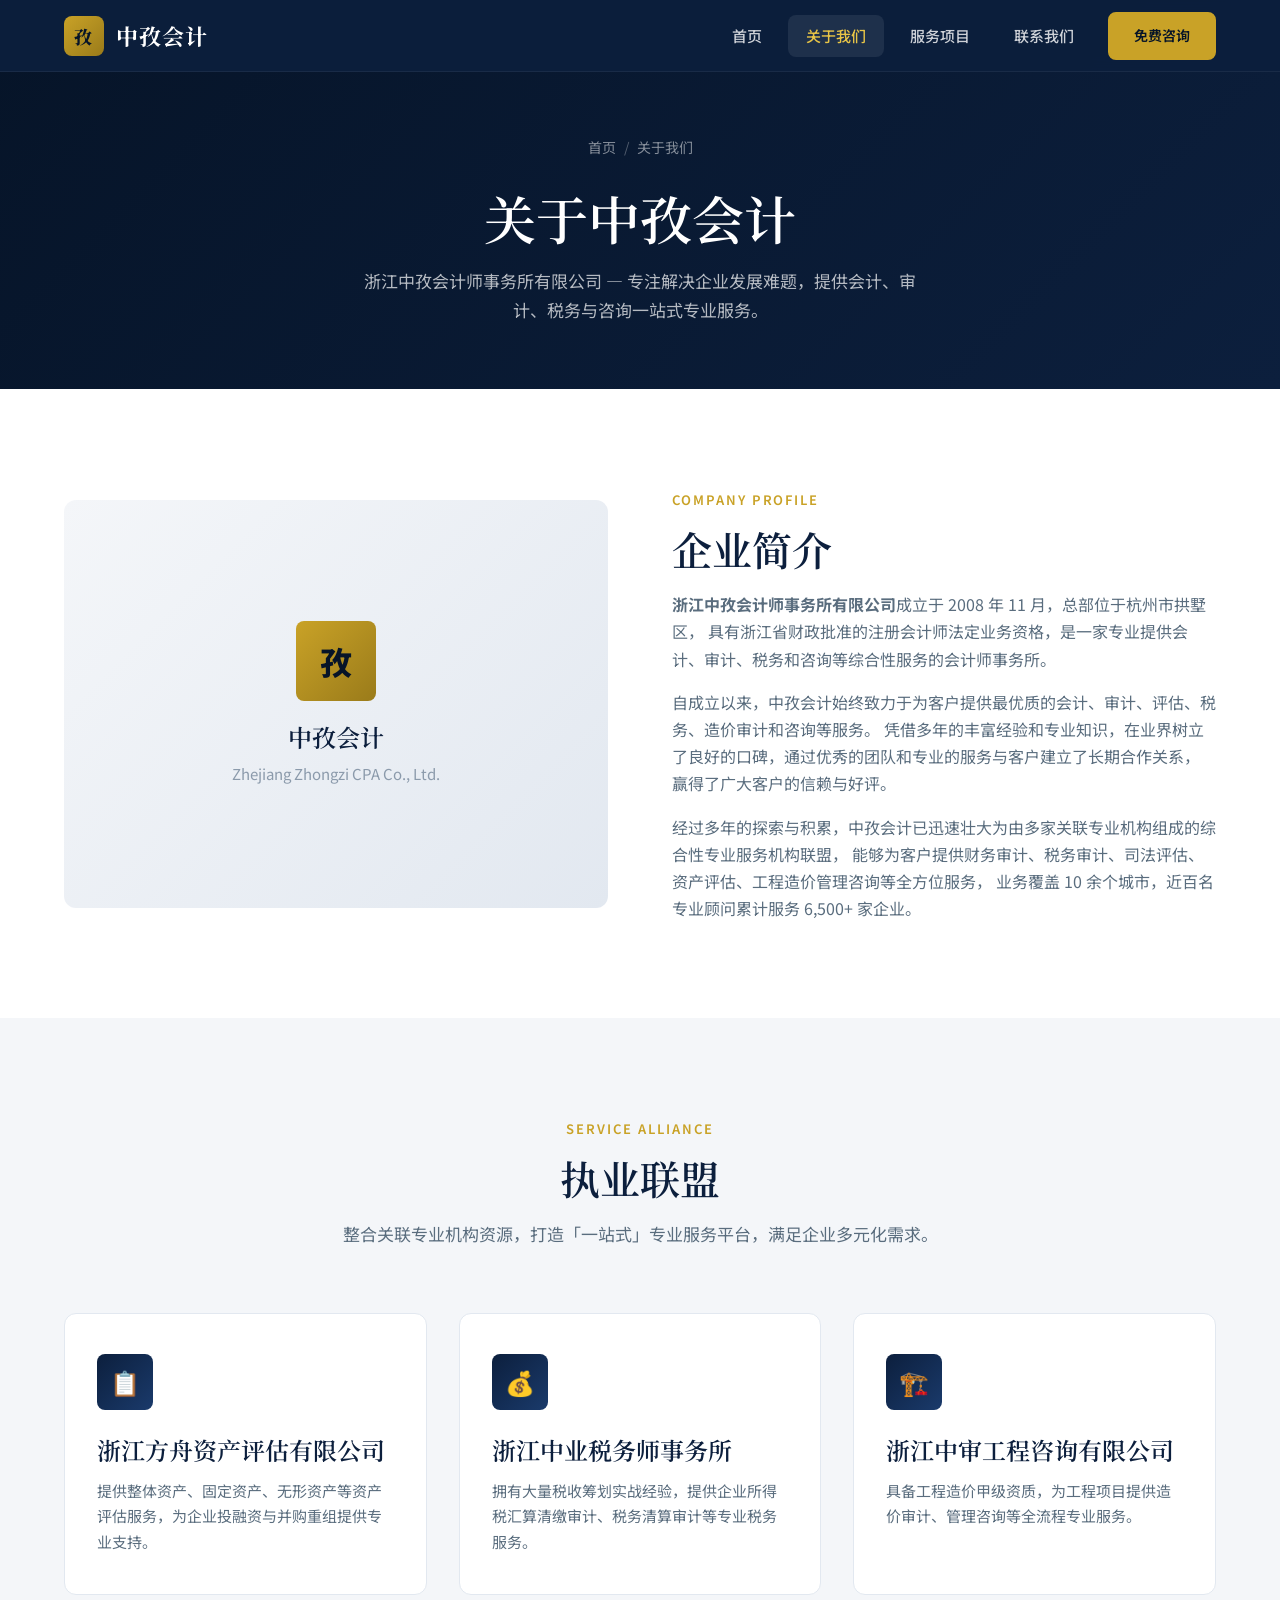
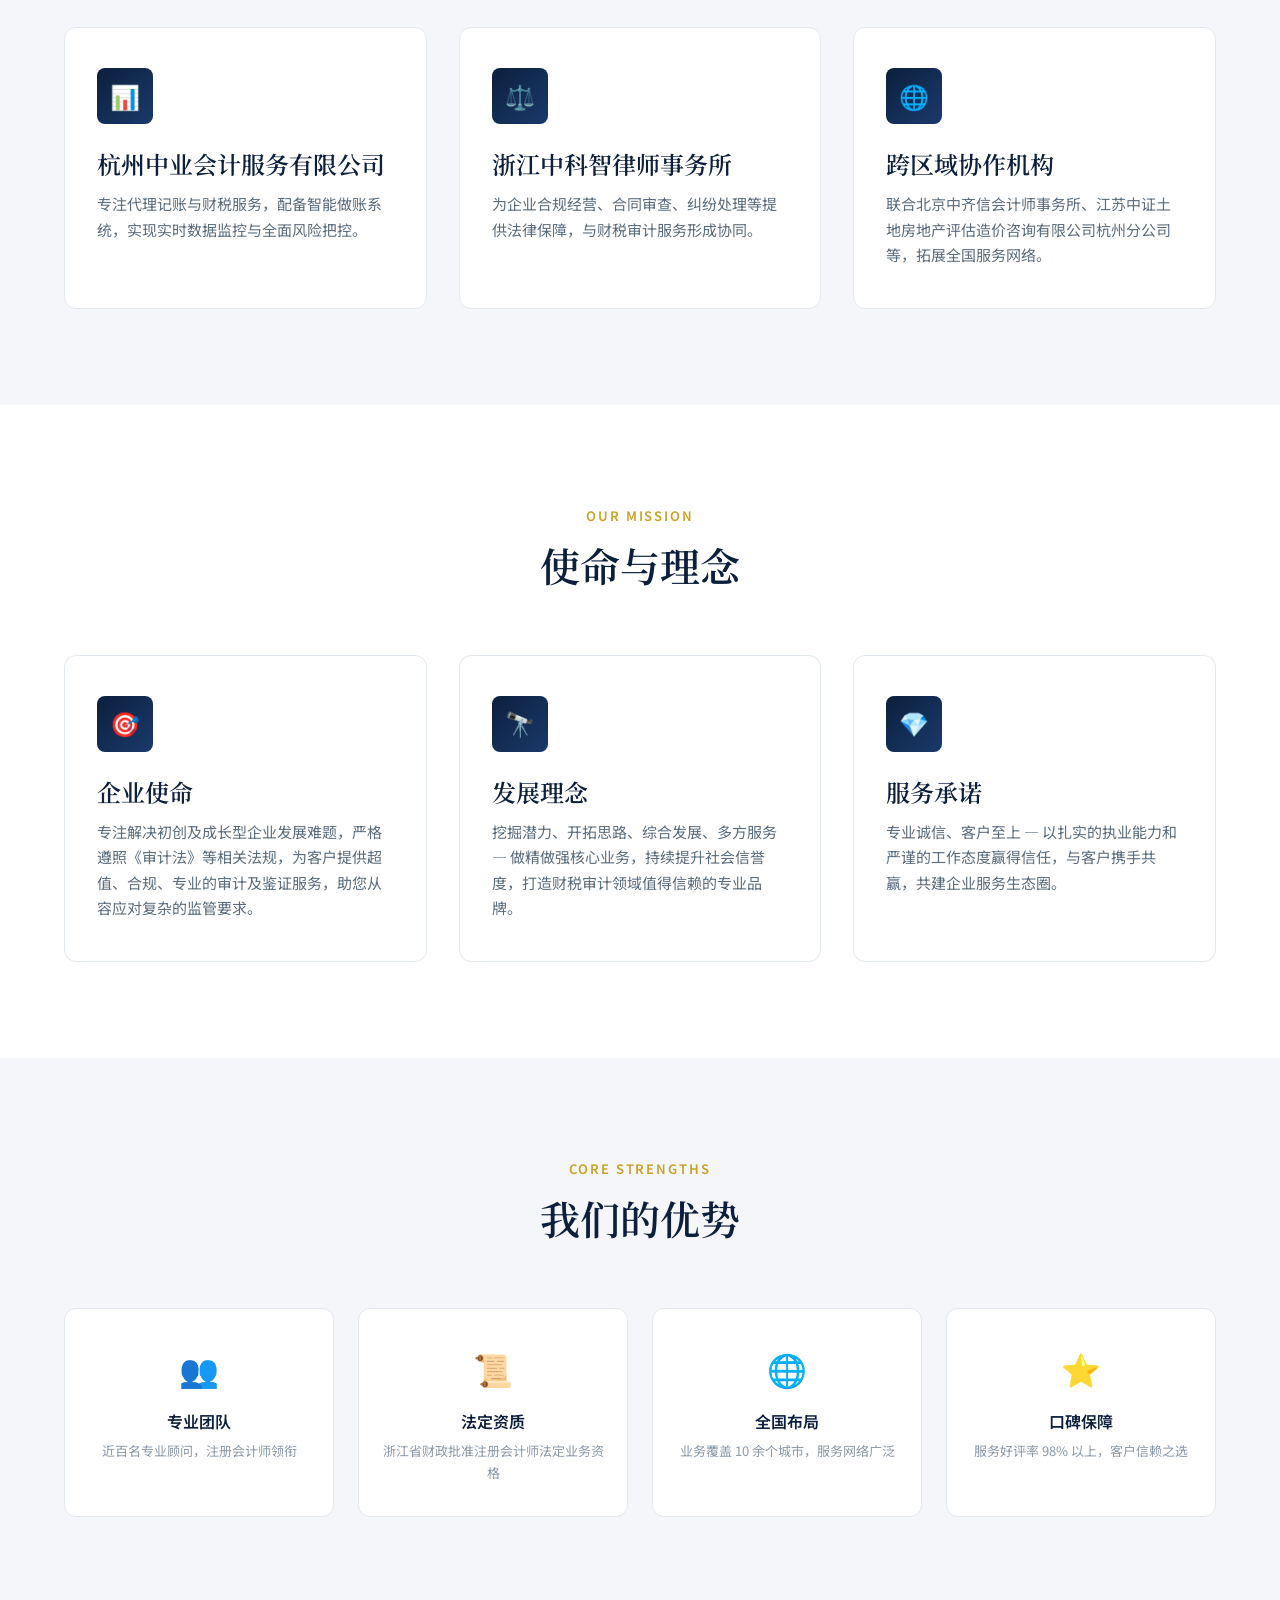
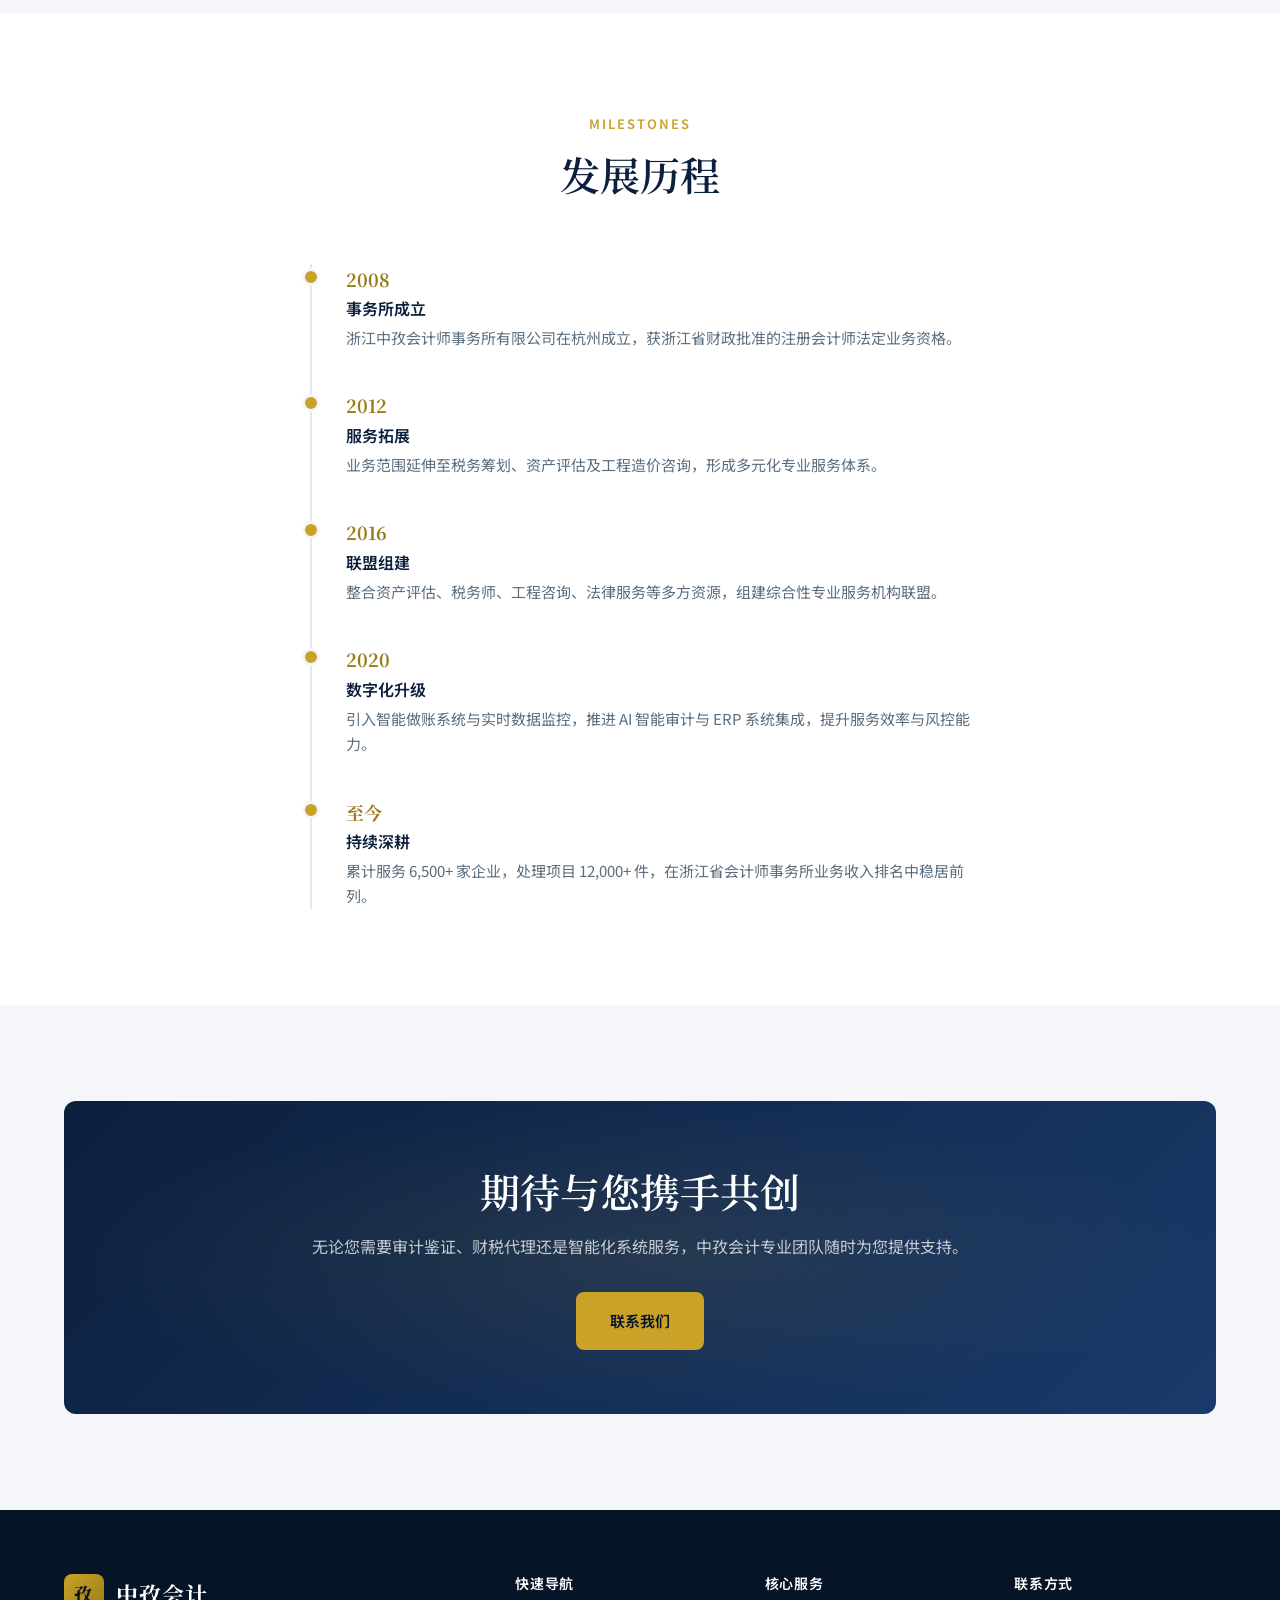
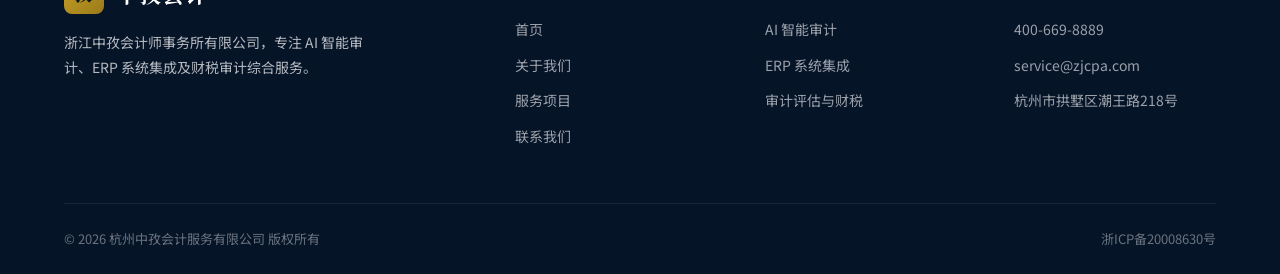
==== about.html @ 868f0404 "Initial commit: zhixin-website corporate site" ====
<!DOCTYPE html>
<html lang="zh-CN">
<head>
  <meta charset="UTF-8">
  <meta name="viewport" content="width=device-width, initial-scale=1.0">
  <meta name="description" content="了解浙江中孜会计师事务所有限公司的发展历程、专业资质与服务优势，专注会计、审计、税务及咨询综合服务。">
  <title>关于我们 — 中孜会计</title>
  <link rel="preconnect" href="https://fonts.googleapis.com">
  <link rel="preconnect" href="https://fonts.gstatic.com" crossorigin>
  <link href="https://fonts.googleapis.com/css2?family=Noto+Sans+SC:wght@400;500;600;700&family=Noto+Serif+SC:wght@600;700&display=swap" rel="stylesheet">
  <link rel="stylesheet" href="css/style.css">
</head>
<body>

  <header class="header">
    <div class="container header-inner">
      <a href="index.html" class="logo">
        <span class="logo-icon">孜</span>
        中孜会计
      </a>
      <button class="menu-toggle" aria-label="打开菜单">
        <span></span><span></span><span></span>
      </button>
      <nav class="nav">
        <a href="index.html" class="nav-link">首页</a>
        <a href="about.html" class="nav-link active">关于我们</a>
        <a href="services.html" class="nav-link">服务项目</a>
        <a href="contact.html" class="nav-link">联系我们</a>
        <div class="nav-cta">
          <a href="contact.html" class="btn btn-primary">免费咨询</a>
        </div>
      </nav>
    </div>
  </header>

  <section class="page-hero">
    <div class="container">
      <div class="breadcrumb">
        <a href="index.html">首页</a>
        <span class="sep">/</span>
        <span>关于我们</span>
      </div>
      <h1>关于中孜会计</h1>
      <p>浙江中孜会计师事务所有限公司 — 专注解决企业发展难题，提供会计、审计、税务与咨询一站式专业服务。</p>
    </div>
  </section>

  <section class="section">
    <div class="container">
      <div class="about-intro fade-in">
        <div class="about-image">
          <div class="about-image-inner">
            <div class="logo-icon">孜</div>
            <h3>中孜会计</h3>
            <p>Zhejiang Zhongzi CPA Co., Ltd.</p>
          </div>
        </div>
        <div>
          <span class="section-label">Company Profile</span>
          <h2 class="section-title">企业简介</h2>
          <p style="color: var(--color-text-light); margin-bottom: 16px;">
            <strong>浙江中孜会计师事务所有限公司</strong>成立于 2008 年 11 月，总部位于杭州市拱墅区，
            具有浙江省财政批准的注册会计师法定业务资格，是一家专业提供会计、审计、税务和咨询等综合性服务的会计师事务所。
          </p>
          <p style="color: var(--color-text-light); margin-bottom: 16px;">
            自成立以来，中孜会计始终致力于为客户提供最优质的会计、审计、评估、税务、造价审计和咨询等服务。
            凭借多年的丰富经验和专业知识，在业界树立了良好的口碑，通过优秀的团队和专业的服务与客户建立了长期合作关系，
            赢得了广大客户的信赖与好评。
          </p>
          <p style="color: var(--color-text-light);">
            经过多年的探索与积累，中孜会计已迅速壮大为由多家关联专业机构组成的综合性专业服务机构联盟，
            能够为客户提供财务审计、税务审计、司法评估、资产评估、工程造价管理咨询等全方位服务，
            业务覆盖 10 余个城市，近百名专业顾问累计服务 6,500+ 家企业。
          </p>
        </div>
      </div>
    </div>
  </section>

  <section class="section section-alt">
    <div class="container">
      <div class="section-header fade-in">
        <span class="section-label">Service Alliance</span>
        <h2 class="section-title">执业联盟</h2>
        <p class="section-desc">整合关联专业机构资源，打造「一站式」专业服务平台，满足企业多元化需求。</p>
      </div>
      <div class="card-grid fade-in">
        <div class="card">
          <div class="card-icon">📋</div>
          <h3>浙江方舟资产评估有限公司</h3>
          <p>提供整体资产、固定资产、无形资产等资产评估服务，为企业投融资与并购重组提供专业支持。</p>
        </div>
        <div class="card">
          <div class="card-icon">💰</div>
          <h3>浙江中业税务师事务所</h3>
          <p>拥有大量税收筹划实战经验，提供企业所得税汇算清缴审计、税务清算审计等专业税务服务。</p>
        </div>
        <div class="card">
          <div class="card-icon">🏗️</div>
          <h3>浙江中审工程咨询有限公司</h3>
          <p>具备工程造价甲级资质，为工程项目提供造价审计、管理咨询等全流程专业服务。</p>
        </div>
        <div class="card">
          <div class="card-icon">📊</div>
          <h3>杭州中业会计服务有限公司</h3>
          <p>专注代理记账与财税服务，配备智能做账系统，实现实时数据监控与全面风险把控。</p>
        </div>
        <div class="card">
          <div class="card-icon">⚖️</div>
          <h3>浙江中科智律师事务所</h3>
          <p>为企业合规经营、合同审查、纠纷处理等提供法律保障，与财税审计服务形成协同。</p>
        </div>
        <div class="card">
          <div class="card-icon">🌐</div>
          <h3>跨区域协作机构</h3>
          <p>联合北京中齐信会计师事务所、江苏中证土地房地产评估造价咨询有限公司杭州分公司等，拓展全国服务网络。</p>
        </div>
      </div>
    </div>
  </section>

  <section class="section">
    <div class="container">
      <div class="section-header fade-in">
        <span class="section-label">Our Mission</span>
        <h2 class="section-title">使命与理念</h2>
      </div>
      <div class="card-grid fade-in">
        <div class="card">
          <div class="card-icon">🎯</div>
          <h3>企业使命</h3>
          <p>专注解决初创及成长型企业发展难题，严格遵照《审计法》等相关法规，为客户提供超值、合规、专业的审计及鉴证服务，助您从容应对复杂的监管要求。</p>
        </div>
        <div class="card">
          <div class="card-icon">🔭</div>
          <h3>发展理念</h3>
          <p>挖掘潜力、开拓思路、综合发展、多方服务 — 做精做强核心业务，持续提升社会信誉度，打造财税审计领域值得信赖的专业品牌。</p>
        </div>
        <div class="card">
          <div class="card-icon">💎</div>
          <h3>服务承诺</h3>
          <p>专业诚信、客户至上 — 以扎实的执业能力和严谨的工作态度赢得信任，与客户携手共赢，共建企业服务生态圈。</p>
        </div>
      </div>
    </div>
  </section>

  <section class="section section-alt">
    <div class="container">
      <div class="section-header fade-in">
        <span class="section-label">Core Strengths</span>
        <h2 class="section-title">我们的优势</h2>
      </div>
      <div class="values-grid fade-in">
        <div class="value-card">
          <div class="icon">👥</div>
          <h4>专业团队</h4>
          <p>近百名专业顾问，注册会计师领衔</p>
        </div>
        <div class="value-card">
          <div class="icon">📜</div>
          <h4>法定资质</h4>
          <p>浙江省财政批准注册会计师法定业务资格</p>
        </div>
        <div class="value-card">
          <div class="icon">🌐</div>
          <h4>全国布局</h4>
          <p>业务覆盖 10 余个城市，服务网络广泛</p>
        </div>
        <div class="value-card">
          <div class="icon">⭐</div>
          <h4>口碑保障</h4>
          <p>服务好评率 98% 以上，客户信赖之选</p>
        </div>
      </div>
    </div>
  </section>

  <section class="section">
    <div class="container">
      <div class="section-header fade-in">
        <span class="section-label">Milestones</span>
        <h2 class="section-title">发展历程</h2>
      </div>
      <div class="timeline fade-in">
        <div class="timeline-item">
          <div class="timeline-dot"></div>
          <div class="timeline-year">2008</div>
          <h4>事务所成立</h4>
          <p>浙江中孜会计师事务所有限公司在杭州成立，获浙江省财政批准的注册会计师法定业务资格。</p>
        </div>
        <div class="timeline-item">
          <div class="timeline-dot"></div>
          <div class="timeline-year">2012</div>
          <h4>服务拓展</h4>
          <p>业务范围延伸至税务筹划、资产评估及工程造价咨询，形成多元化专业服务体系。</p>
        </div>
        <div class="timeline-item">
          <div class="timeline-dot"></div>
          <div class="timeline-year">2016</div>
          <h4>联盟组建</h4>
          <p>整合资产评估、税务师、工程咨询、法律服务等多方资源，组建综合性专业服务机构联盟。</p>
        </div>
        <div class="timeline-item">
          <div class="timeline-dot"></div>
          <div class="timeline-year">2020</div>
          <h4>数字化升级</h4>
          <p>引入智能做账系统与实时数据监控，推进 AI 智能审计与 ERP 系统集成，提升服务效率与风控能力。</p>
        </div>
        <div class="timeline-item">
          <div class="timeline-dot"></div>
          <div class="timeline-year">至今</div>
          <h4>持续深耕</h4>
          <p>累计服务 6,500+ 家企业，处理项目 12,000+ 件，在浙江省会计师事务所业务收入排名中稳居前列。</p>
        </div>
      </div>
    </div>
  </section>

  <section class="section section-alt">
    <div class="container">
      <div class="cta-banner fade-in">
        <h2>期待与您携手共创</h2>
        <p>无论您需要审计鉴证、财税代理还是智能化系统服务，中孜会计专业团队随时为您提供支持。</p>
        <a href="contact.html" class="btn btn-primary">联系我们</a>
      </div>
    </div>
  </section>

  <footer class="footer">
    <div class="container">
      <div class="footer-grid">
        <div class="footer-brand">
          <a href="index.html" class="logo">
            <span class="logo-icon">孜</span>
            中孜会计
          </a>
          <p>浙江中孜会计师事务所有限公司，专注 AI 智能审计、ERP 系统集成及财税审计综合服务。</p>
        </div>
        <div class="footer-col">
          <h4>快速导航</h4>
          <a href="index.html">首页</a>
          <a href="about.html">关于我们</a>
          <a href="services.html">服务项目</a>
          <a href="contact.html">联系我们</a>
        </div>
        <div class="footer-col">
          <h4>核心服务</h4>
          <a href="services.html#ai-audit">AI 智能审计</a>
          <a href="services.html#erp">ERP 系统集成</a>
          <a href="services.html">审计评估与财税</a>
        </div>
        <div class="footer-col">
          <h4>联系方式</h4>
          <a href="tel:400-669-8889">400-669-8889</a>
          <a href="mailto:service@zjcpa.com">service@zjcpa.com</a>
          <a href="contact.html">杭州市拱墅区潮王路218号</a>
        </div>
      </div>
      <div class="footer-bottom">
        <span>&copy; 2026 杭州中孜会计服务有限公司 版权所有</span>
        <span>浙ICP备20008630号</span>
      </div>
    </div>
  </footer>

  <script src="js/main.js"></script>
</body>
</html>
---- css/style.css ----
/* ============================================
   中孜会计 — 企业官网样式
   专业 · 稳重 · 大气
   ============================================ */

:root {
  --color-primary: #0c1f3d;
  --color-primary-light: #1a3a6b;
  --color-primary-dark: #061428;
  --color-accent: #c9a227;
  --color-accent-light: #e8c547;
  --color-accent-dark: #9a7b1a;
  --color-text: #2c3e50;
  --color-text-light: #5a6d7e;
  --color-text-muted: #8b9aab;
  --color-bg: #ffffff;
  --color-bg-alt: #f4f6f9;
  --color-bg-dark: #0c1f3d;
  --color-border: #e2e8f0;
  --font-sans: "Noto Sans SC", "PingFang SC", "Microsoft YaHei", sans-serif;
  --font-serif: "Noto Serif SC", "Songti SC", serif;
  --shadow-sm: 0 1px 3px rgba(12, 31, 61, 0.08);
  --shadow-md: 0 4px 20px rgba(12, 31, 61, 0.12);
  --shadow-lg: 0 10px 40px rgba(12, 31, 61, 0.18);
  --radius: 8px;
  --radius-lg: 12px;
  --transition: 0.3s cubic-bezier(0.4, 0, 0.2, 1);
  --header-height: 72px;
  --container-max: 1200px;
}

*, *::before, *::after {
  box-sizing: border-box;
  margin: 0;
  padding: 0;
}

html {
  scroll-behavior: smooth;
  font-size: 16px;
}

body {
  font-family: var(--font-sans);
  color: var(--color-text);
  background: var(--color-bg);
  line-height: 1.7;
  -webkit-font-smoothing: antialiased;
}

img {
  max-width: 100%;
  height: auto;
  display: block;
}

a {
  color: inherit;
  text-decoration: none;
  transition: color var(--transition);
}

ul, ol {
  list-style: none;
}

.container {
  width: 100%;
  max-width: var(--container-max);
  margin: 0 auto;
  padding: 0 24px;
}

/* ---- Typography ---- */
h1, h2, h3, h4 {
  font-family: var(--font-serif);
  font-weight: 600;
  line-height: 1.3;
  color: var(--color-primary);
}

h1 { font-size: clamp(2rem, 5vw, 3.25rem); }
h2 { font-size: clamp(1.75rem, 4vw, 2.5rem); }
h3 { font-size: clamp(1.25rem, 2.5vw, 1.5rem); }

.section-label {
  display: inline-block;
  font-size: 0.8125rem;
  font-weight: 600;
  letter-spacing: 0.15em;
  text-transform: uppercase;
  color: var(--color-accent);
  margin-bottom: 12px;
}

.section-title {
  margin-bottom: 16px;
}

.section-desc {
  font-size: 1.0625rem;
  color: var(--color-text-light);
  max-width: 640px;
}

/* ---- Buttons ---- */
.btn {
  display: inline-flex;
  align-items: center;
  justify-content: center;
  gap: 8px;
  padding: 14px 32px;
  font-size: 0.9375rem;
  font-weight: 600;
  border-radius: var(--radius);
  border: 2px solid transparent;
  cursor: pointer;
  transition: all var(--transition);
  white-space: nowrap;
}

.btn-primary {
  background: var(--color-accent);
  color: var(--color-primary-dark);
  border-color: var(--color-accent);
}

.btn-primary:hover {
  background: var(--color-accent-light);
  border-color: var(--color-accent-light);
  transform: translateY(-2px);
  box-shadow: var(--shadow-md);
}

.btn-outline {
  background: transparent;
  color: #fff;
  border-color: rgba(255, 255, 255, 0.6);
}

.btn-outline:hover {
  background: rgba(255, 255, 255, 0.1);
  border-color: #fff;
}

.btn-dark {
  background: var(--color-primary);
  color: #fff;
  border-color: var(--color-primary);
}

.btn-dark:hover {
  background: var(--color-primary-light);
  border-color: var(--color-primary-light);
  transform: translateY(-2px);
  box-shadow: var(--shadow-md);
}

/* ---- Header ---- */
.header {
  position: fixed;
  top: 0;
  left: 0;
  right: 0;
  z-index: 1000;
  height: var(--header-height);
  background: rgba(12, 31, 61, 0.95);
  backdrop-filter: blur(12px);
  -webkit-backdrop-filter: blur(12px);
  border-bottom: 1px solid rgba(255, 255, 255, 0.06);
  transition: background var(--transition), box-shadow var(--transition);
}

.header.scrolled {
  background: rgba(6, 20, 40, 0.98);
  box-shadow: var(--shadow-md);
}

.header-inner {
  display: flex;
  align-items: center;
  justify-content: space-between;
  height: var(--header-height);
}

.logo {
  display: flex;
  align-items: center;
  gap: 12px;
  color: #fff;
  font-family: var(--font-serif);
  font-size: 1.375rem;
  font-weight: 700;
  letter-spacing: 0.05em;
}

.logo-icon {
  width: 40px;
  height: 40px;
  background: linear-gradient(135deg, var(--color-accent), var(--color-accent-dark));
  border-radius: var(--radius);
  display: flex;
  align-items: center;
  justify-content: center;
  font-size: 1.125rem;
  font-weight: 800;
  color: var(--color-primary-dark);
}

.nav {
  display: flex;
  align-items: center;
  gap: 8px;
}

.nav-link {
  padding: 8px 18px;
  font-size: 0.9375rem;
  font-weight: 500;
  color: rgba(255, 255, 255, 0.8);
  border-radius: var(--radius);
  transition: all var(--transition);
}

.nav-link:hover,
.nav-link.active {
  color: #fff;
  background: rgba(255, 255, 255, 0.08);
}

.nav-link.active {
  color: var(--color-accent-light);
}

.nav-cta {
  margin-left: 8px;
}

.nav-cta .btn {
  padding: 10px 24px;
  font-size: 0.875rem;
}

.menu-toggle {
  display: none;
  flex-direction: column;
  justify-content: center;
  gap: 5px;
  width: 40px;
  height: 40px;
  background: none;
  border: none;
  cursor: pointer;
  padding: 8px;
}

.menu-toggle span {
  display: block;
  width: 100%;
  height: 2px;
  background: #fff;
  border-radius: 2px;
  transition: all var(--transition);
}

.menu-toggle.active span:nth-child(1) {
  transform: rotate(45deg) translate(5px, 5px);
}

.menu-toggle.active span:nth-child(2) {
  opacity: 0;
}

.menu-toggle.active span:nth-child(3) {
  transform: rotate(-45deg) translate(5px, -5px);
}

/* ---- Hero ---- */
.hero {
  position: relative;
  min-height: 100vh;
  display: flex;
  align-items: center;
  background: linear-gradient(135deg, var(--color-primary-dark) 0%, var(--color-primary) 50%, var(--color-primary-light) 100%);
  overflow: hidden;
  padding-top: var(--header-height);
}

.hero::before {
  content: "";
  position: absolute;
  inset: 0;
  background:
    radial-gradient(ellipse at 20% 50%, rgba(201, 162, 39, 0.08) 0%, transparent 50%),
    radial-gradient(ellipse at 80% 20%, rgba(255, 255, 255, 0.04) 0%, transparent 40%);
  pointer-events: none;
}

.hero-grid {
  position: absolute;
  inset: 0;
  background-image:
    linear-gradient(rgba(255, 255, 255, 0.03) 1px, transparent 1px),
    linear-gradient(90deg, rgba(255, 255, 255, 0.03) 1px, transparent 1px);
  background-size: 60px 60px;
  mask-image: linear-gradient(to bottom, black 30%, transparent 100%);
  -webkit-mask-image: linear-gradient(to bottom, black 30%, transparent 100%);
}

.hero-content {
  position: relative;
  z-index: 1;
  max-width: 720px;
  padding: 80px 0;
}

.hero-badge {
  display: inline-flex;
  align-items: center;
  gap: 8px;
  padding: 8px 16px;
  background: rgba(201, 162, 39, 0.15);
  border: 1px solid rgba(201, 162, 39, 0.3);
  border-radius: 100px;
  font-size: 0.8125rem;
  font-weight: 500;
  color: var(--color-accent-light);
  margin-bottom: 28px;
}

.hero-badge::before {
  content: "";
  width: 6px;
  height: 6px;
  background: var(--color-accent);
  border-radius: 50%;
  animation: pulse 2s infinite;
}

@keyframes pulse {
  0%, 100% { opacity: 1; }
  50% { opacity: 0.4; }
}

.hero h1 {
  color: #fff;
  margin-bottom: 24px;
}

.hero h1 span {
  color: var(--color-accent-light);
}

.hero-desc {
  font-size: clamp(1rem, 2vw, 1.1875rem);
  color: rgba(255, 255, 255, 0.75);
  margin-bottom: 40px;
  line-height: 1.8;
}

.hero-actions {
  display: flex;
  flex-wrap: wrap;
  gap: 16px;
}

.hero-stats {
  position: relative;
  z-index: 1;
  display: grid;
  grid-template-columns: repeat(3, 1fr);
  gap: 32px;
  margin-top: 80px;
  padding-top: 40px;
  border-top: 1px solid rgba(255, 255, 255, 0.1);
}

.stat-item strong {
  display: block;
  font-family: var(--font-serif);
  font-size: 2rem;
  font-weight: 700;
  color: var(--color-accent-light);
  margin-bottom: 4px;
}

.stat-item span {
  font-size: 0.875rem;
  color: rgba(255, 255, 255, 0.6);
}

/* ---- Page Hero (inner pages) ---- */
.page-hero {
  background: linear-gradient(135deg, var(--color-primary-dark), var(--color-primary));
  padding: calc(var(--header-height) + 64px) 0 64px;
  text-align: center;
}

.page-hero h1 {
  color: #fff;
  margin-bottom: 16px;
}

.page-hero p {
  color: rgba(255, 255, 255, 0.7);
  font-size: 1.0625rem;
  max-width: 560px;
  margin: 0 auto;
}

.breadcrumb {
  display: flex;
  align-items: center;
  justify-content: center;
  gap: 8px;
  margin-bottom: 24px;
  font-size: 0.875rem;
  color: rgba(255, 255, 255, 0.5);
}

.breadcrumb a:hover {
  color: var(--color-accent-light);
}

.breadcrumb .sep {
  color: rgba(255, 255, 255, 0.3);
}

/* ---- Sections ---- */
.section {
  padding: 96px 0;
}

.section-alt {
  background: var(--color-bg-alt);
}

.section-header {
  text-align: center;
  margin-bottom: 64px;
}

.section-header .section-desc {
  margin: 0 auto;
}

/* ---- Cards ---- */
.card-grid {
  display: grid;
  grid-template-columns: repeat(auto-fit, minmax(300px, 1fr));
  gap: 32px;
}

.card {
  background: var(--color-bg);
  border-radius: var(--radius-lg);
  padding: 40px 32px;
  border: 1px solid var(--color-border);
  transition: all var(--transition);
}

.card:hover {
  transform: translateY(-6px);
  box-shadow: var(--shadow-lg);
  border-color: transparent;
}

.card-icon {
  width: 56px;
  height: 56px;
  background: linear-gradient(135deg, var(--color-primary), var(--color-primary-light));
  border-radius: var(--radius);
  display: flex;
  align-items: center;
  justify-content: center;
  margin-bottom: 24px;
  font-size: 1.5rem;
}

.card h3 {
  margin-bottom: 12px;
}

.card p {
  color: var(--color-text-light);
  font-size: 0.9375rem;
}

.card-link {
  display: inline-flex;
  align-items: center;
  gap: 6px;
  margin-top: 20px;
  font-size: 0.875rem;
  font-weight: 600;
  color: var(--color-accent-dark);
}

.card-link:hover {
  color: var(--color-accent);
  gap: 10px;
}

/* ---- Feature blocks ---- */
.feature-block {
  display: grid;
  grid-template-columns: 1fr 1fr;
  gap: 64px;
  align-items: center;
}

.feature-block.reverse {
  direction: rtl;
}

.feature-block.reverse > * {
  direction: ltr;
}

.feature-visual {
  background: linear-gradient(135deg, var(--color-primary), var(--color-primary-light));
  border-radius: var(--radius-lg);
  padding: 48px;
  color: #fff;
  position: relative;
  overflow: hidden;
}

.feature-visual::after {
  content: "";
  position: absolute;
  top: -50%;
  right: -50%;
  width: 100%;
  height: 100%;
  background: radial-gradient(circle, rgba(201, 162, 39, 0.15) 0%, transparent 70%);
}

.feature-visual h3 {
  color: #fff;
  margin-bottom: 16px;
  position: relative;
  z-index: 1;
}

.feature-list {
  position: relative;
  z-index: 1;
}

.feature-list li {
  display: flex;
  align-items: flex-start;
  gap: 12px;
  padding: 12px 0;
  font-size: 0.9375rem;
  color: rgba(255, 255, 255, 0.85);
  border-bottom: 1px solid rgba(255, 255, 255, 0.08);
}

.feature-list li:last-child {
  border-bottom: none;
}

.feature-list .check {
  flex-shrink: 0;
  width: 22px;
  height: 22px;
  background: var(--color-accent);
  border-radius: 50%;
  display: flex;
  align-items: center;
  justify-content: center;
  font-size: 0.75rem;
  color: var(--color-primary-dark);
  margin-top: 2px;
}

.feature-content .section-label {
  margin-bottom: 8px;
}

.feature-content h2 {
  margin-bottom: 20px;
}

.feature-content p {
  color: var(--color-text-light);
  margin-bottom: 16px;
}

/* ---- About page ---- */
.about-intro {
  display: grid;
  grid-template-columns: 1fr 1fr;
  gap: 64px;
  align-items: center;
}

.about-image {
  background: linear-gradient(135deg, var(--color-bg-alt), var(--color-border));
  border-radius: var(--radius-lg);
  aspect-ratio: 4/3;
  display: flex;
  align-items: center;
  justify-content: center;
  position: relative;
  overflow: hidden;
}

.about-image-inner {
  text-align: center;
  padding: 40px;
}

.about-image-inner .logo-icon {
  width: 80px;
  height: 80px;
  font-size: 2rem;
  margin: 0 auto 20px;
}

.about-image-inner h3 {
  font-size: 1.5rem;
  margin-bottom: 8px;
}

.about-image-inner p {
  color: var(--color-text-muted);
  font-size: 0.9375rem;
}

.values-grid {
  display: grid;
  grid-template-columns: repeat(4, 1fr);
  gap: 24px;
}

.value-card {
  text-align: center;
  padding: 32px 20px;
  background: var(--color-bg);
  border-radius: var(--radius-lg);
  border: 1px solid var(--color-border);
  transition: all var(--transition);
}

.value-card:hover {
  border-color: var(--color-accent);
  box-shadow: var(--shadow-sm);
}

.value-card .icon {
  font-size: 2rem;
  margin-bottom: 16px;
}

.value-card h4 {
  font-family: var(--font-sans);
  font-size: 1rem;
  font-weight: 600;
  margin-bottom: 8px;
}

.value-card p {
  font-size: 0.8125rem;
  color: var(--color-text-muted);
}

.timeline {
  position: relative;
  max-width: 700px;
  margin: 0 auto;
}

.timeline::before {
  content: "";
  position: absolute;
  left: 20px;
  top: 0;
  bottom: 0;
  width: 2px;
  background: var(--color-border);
}

.timeline-item {
  position: relative;
  padding-left: 56px;
  padding-bottom: 40px;
}

.timeline-item:last-child {
  padding-bottom: 0;
}

.timeline-dot {
  position: absolute;
  left: 12px;
  top: 4px;
  width: 18px;
  height: 18px;
  background: var(--color-accent);
  border: 3px solid var(--color-bg-alt);
  border-radius: 50%;
}

.timeline-year {
  font-family: var(--font-serif);
  font-size: 1.125rem;
  font-weight: 700;
  color: var(--color-accent-dark);
  margin-bottom: 4px;
}

.timeline-item h4 {
  font-family: var(--font-sans);
  font-size: 1rem;
  font-weight: 600;
  margin-bottom: 6px;
}

.timeline-item p {
  font-size: 0.9375rem;
  color: var(--color-text-light);
}

/* ---- Services page ---- */
.service-hero-card {
  display: grid;
  grid-template-columns: 1fr 1fr;
  gap: 0;
  background: var(--color-bg);
  border-radius: var(--radius-lg);
  overflow: hidden;
  border: 1px solid var(--color-border);
  margin-bottom: 48px;
  transition: all var(--transition);
}

.service-hero-card:hover {
  box-shadow: var(--shadow-lg);
}

.service-hero-card .visual {
  background: linear-gradient(135deg, var(--color-primary-dark), var(--color-primary-light));
  padding: 56px 48px;
  display: flex;
  flex-direction: column;
  justify-content: center;
  color: #fff;
}

.service-hero-card .visual .tag {
  display: inline-block;
  padding: 4px 12px;
  background: rgba(201, 162, 39, 0.2);
  border: 1px solid rgba(201, 162, 39, 0.4);
  border-radius: 100px;
  font-size: 0.75rem;
  font-weight: 600;
  color: var(--color-accent-light);
  margin-bottom: 20px;
  width: fit-content;
}

.service-hero-card .visual h2 {
  color: #fff;
  margin-bottom: 16px;
}

.service-hero-card .visual p {
  color: rgba(255, 255, 255, 0.75);
  font-size: 0.9375rem;
}

.service-hero-card .content {
  padding: 56px 48px;
}

.service-hero-card .content h3 {
  margin-bottom: 20px;
}

.capability-list {
  display: grid;
  grid-template-columns: 1fr 1fr;
  gap: 12px;
}

.capability-list li {
  display: flex;
  align-items: center;
  gap: 10px;
  font-size: 0.9375rem;
  color: var(--color-text-light);
  padding: 8px 0;
}

.capability-list .dot {
  width: 6px;
  height: 6px;
  background: var(--color-accent);
  border-radius: 50%;
  flex-shrink: 0;
}

.process-steps {
  display: grid;
  grid-template-columns: repeat(4, 1fr);
  gap: 24px;
  counter-reset: step;
}

.process-step {
  text-align: center;
  padding: 32px 20px;
  position: relative;
}

.process-step::before {
  counter-increment: step;
  content: counter(step, decimal-leading-zero);
  display: flex;
  align-items: center;
  justify-content: center;
  width: 48px;
  height: 48px;
  background: var(--color-primary);
  color: var(--color-accent-light);
  font-family: var(--font-serif);
  font-size: 1.125rem;
  font-weight: 700;
  border-radius: 50%;
  margin: 0 auto 20px;
}

.process-step h4 {
  font-family: var(--font-sans);
  font-size: 1rem;
  font-weight: 600;
  margin-bottom: 8px;
}

.process-step p {
  font-size: 0.8125rem;
  color: var(--color-text-muted);
}

/* ---- Contact page ---- */
.contact-grid {
  display: grid;
  grid-template-columns: 1fr 1.2fr;
  gap: 48px;
}

.contact-info-card {
  background: linear-gradient(135deg, var(--color-primary), var(--color-primary-light));
  border-radius: var(--radius-lg);
  padding: 48px 40px;
  color: #fff;
}

.contact-info-card h2 {
  color: #fff;
  margin-bottom: 12px;
}

.contact-info-card > p {
  color: rgba(255, 255, 255, 0.7);
  margin-bottom: 40px;
  font-size: 0.9375rem;
}

.contact-item {
  display: flex;
  align-items: flex-start;
  gap: 16px;
  padding: 20px 0;
  border-bottom: 1px solid rgba(255, 255, 255, 0.1);
}

.contact-item:last-child {
  border-bottom: none;
}

.contact-item .icon {
  width: 44px;
  height: 44px;
  background: rgba(255, 255, 255, 0.1);
  border-radius: var(--radius);
  display: flex;
  align-items: center;
  justify-content: center;
  font-size: 1.125rem;
  flex-shrink: 0;
}

.contact-item h4 {
  font-family: var(--font-sans);
  font-size: 0.8125rem;
  font-weight: 500;
  color: rgba(255, 255, 255, 0.6);
  margin-bottom: 4px;
}

.contact-item p, .contact-item a {
  font-size: 0.9375rem;
  color: #fff;
}

.contact-item a:hover {
  color: var(--color-accent-light);
}

.contact-form {
  background: var(--color-bg);
  border: 1px solid var(--color-border);
  border-radius: var(--radius-lg);
  padding: 48px 40px;
}

.contact-form h3 {
  margin-bottom: 32px;
}

.form-group {
  margin-bottom: 24px;
}

.form-group label {
  display: block;
  font-size: 0.875rem;
  font-weight: 500;
  color: var(--color-text);
  margin-bottom: 8px;
}

.form-group input,
.form-group select,
.form-group textarea {
  width: 100%;
  padding: 14px 16px;
  font-family: var(--font-sans);
  font-size: 0.9375rem;
  color: var(--color-text);
  background: var(--color-bg-alt);
  border: 1px solid var(--color-border);
  border-radius: var(--radius);
  transition: border-color var(--transition), box-shadow var(--transition);
}

.form-group input:focus,
.form-group select:focus,
.form-group textarea:focus {
  outline: none;
  border-color: var(--color-primary-light);
  box-shadow: 0 0 0 3px rgba(26, 58, 107, 0.1);
}

.form-group textarea {
  resize: vertical;
  min-height: 140px;
}

.form-row {
  display: grid;
  grid-template-columns: 1fr 1fr;
  gap: 20px;
}

.form-success {
  display: none;
  text-align: center;
  padding: 48px 24px;
}

.form-success.show {
  display: block;
}

.form-success .icon {
  font-size: 3rem;
  margin-bottom: 16px;
}

.form-success h3 {
  margin-bottom: 8px;
}

.form-success p {
  color: var(--color-text-light);
}

.contact-form.hide {
  display: none;
}

/* ---- CTA Banner ---- */
.cta-banner {
  background: linear-gradient(135deg, var(--color-primary), var(--color-primary-light));
  border-radius: var(--radius-lg);
  padding: 64px 48px;
  text-align: center;
  position: relative;
  overflow: hidden;
}

.cta-banner::before {
  content: "";
  position: absolute;
  inset: 0;
  background: radial-gradient(ellipse at center, rgba(201, 162, 39, 0.1) 0%, transparent 70%);
}

.cta-banner h2 {
  color: #fff;
  margin-bottom: 16px;
  position: relative;
}

.cta-banner p {
  color: rgba(255, 255, 255, 0.75);
  margin-bottom: 32px;
  position: relative;
}

.cta-banner .btn {
  position: relative;
}

/* ---- Footer ---- */
.footer {
  background: var(--color-primary-dark);
  color: rgba(255, 255, 255, 0.7);
  padding: 64px 0 0;
}

.footer-grid {
  display: grid;
  grid-template-columns: 2fr 1fr 1fr 1fr;
  gap: 48px;
  padding-bottom: 48px;
  border-bottom: 1px solid rgba(255, 255, 255, 0.08);
}

.footer-brand .logo {
  margin-bottom: 16px;
}

.footer-brand p {
  font-size: 0.875rem;
  line-height: 1.8;
  max-width: 300px;
}

.footer-col h4 {
  font-family: var(--font-sans);
  font-size: 0.875rem;
  font-weight: 600;
  color: #fff;
  margin-bottom: 20px;
  letter-spacing: 0.05em;
}

.footer-col a {
  display: block;
  font-size: 0.875rem;
  padding: 6px 0;
  color: rgba(255, 255, 255, 0.6);
  transition: color var(--transition);
}

.footer-col a:hover {
  color: var(--color-accent-light);
}

.footer-bottom {
  display: flex;
  align-items: center;
  justify-content: space-between;
  padding: 24px 0;
  font-size: 0.8125rem;
  color: rgba(255, 255, 255, 0.4);
}

/* ---- Animations ---- */
.fade-in {
  opacity: 0;
  transform: translateY(24px);
  transition: opacity 0.6s ease, transform 0.6s ease;
}

.fade-in.visible {
  opacity: 1;
  transform: translateY(0);
}

/* ---- Responsive ---- */
@media (max-width: 1024px) {
  .feature-block,
  .about-intro,
  .service-hero-card,
  .contact-grid {
    grid-template-columns: 1fr;
    gap: 40px;
  }

  .feature-block.reverse {
    direction: ltr;
  }

  .service-hero-card .visual,
  .service-hero-card .content {
    padding: 40px 32px;
  }

  .values-grid {
    grid-template-columns: repeat(2, 1fr);
  }

  .process-steps {
    grid-template-columns: repeat(2, 1fr);
  }

  .footer-grid {
    grid-template-columns: 1fr 1fr;
    gap: 32px;
  }
}

@media (max-width: 768px) {
  :root {
    --header-height: 64px;
  }

  .menu-toggle {
    display: flex;
  }

  .nav {
    position: fixed;
    top: var(--header-height);
    left: 0;
    right: 0;
    background: var(--color-primary-dark);
    flex-direction: column;
    padding: 16px;
    gap: 4px;
    transform: translateY(-100%);
    opacity: 0;
    visibility: hidden;
    transition: all var(--transition);
    border-bottom: 1px solid rgba(255, 255, 255, 0.06);
  }

  .nav.open {
    transform: translateY(0);
    opacity: 1;
    visibility: visible;
  }

  .nav-link {
    width: 100%;
    padding: 14px 18px;
    text-align: center;
  }

  .nav-cta {
    margin-left: 0;
    width: 100%;
  }

  .nav-cta .btn {
    width: 100%;
  }

  .section {
    padding: 64px 0;
  }

  .hero-content {
    padding: 48px 0;
  }

  .hero-stats {
    grid-template-columns: 1fr;
    gap: 24px;
    margin-top: 48px;
  }

  .card-grid {
    grid-template-columns: 1fr;
  }

  .values-grid {
    grid-template-columns: 1fr 1fr;
  }

  .capability-list {
    grid-template-columns: 1fr;
  }

  .process-steps {
    grid-template-columns: 1fr;
  }

  .form-row {
    grid-template-columns: 1fr;
  }

  .footer-grid {
    grid-template-columns: 1fr;
    gap: 32px;
  }

  .footer-bottom {
    flex-direction: column;
    gap: 8px;
    text-align: center;
  }

  .cta-banner {
    padding: 48px 24px;
  }

  .hero-actions {
    flex-direction: column;
  }

  .hero-actions .btn {
    width: 100%;
  }
}

@media (max-width: 480px) {
  .container {
    padding: 0 16px;
  }

  .values-grid {
    grid-template-columns: 1fr;
  }

  .contact-info-card,
  .contact-form {
    padding: 32px 24px;
  }
}
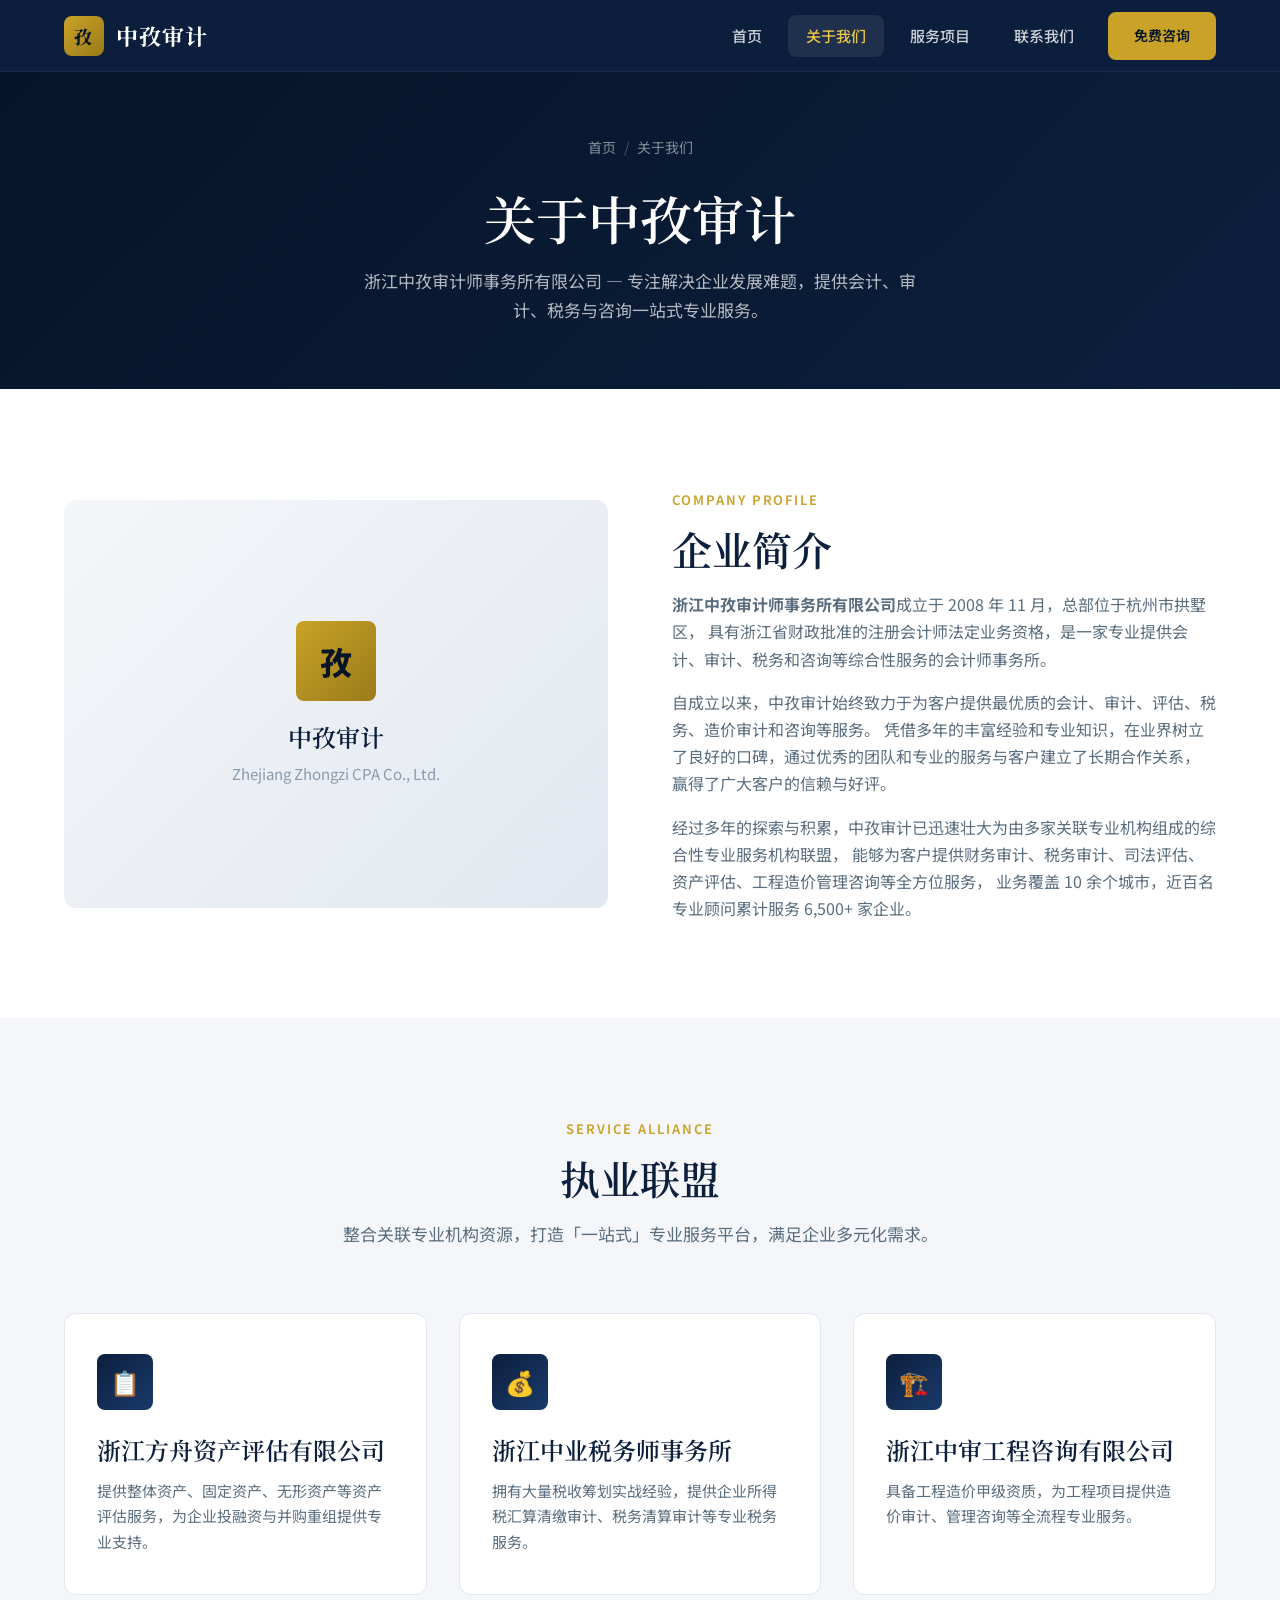
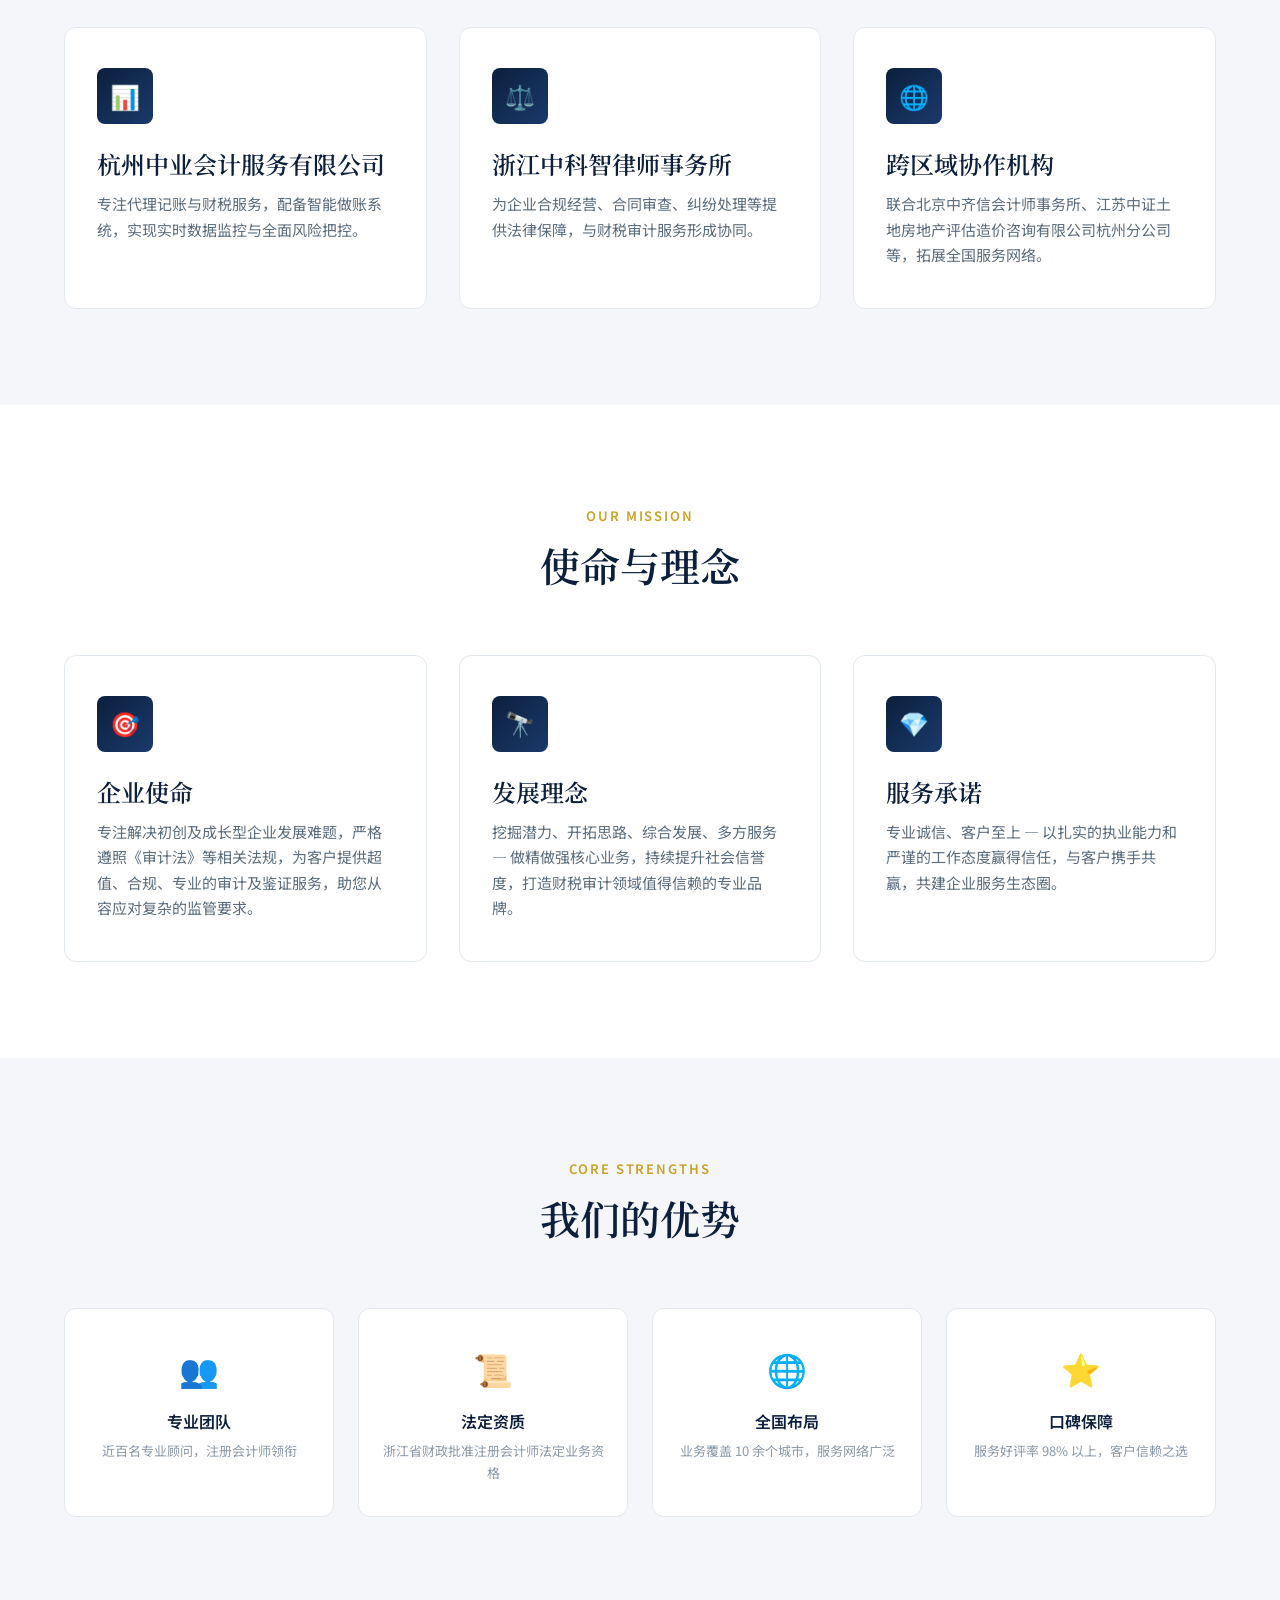
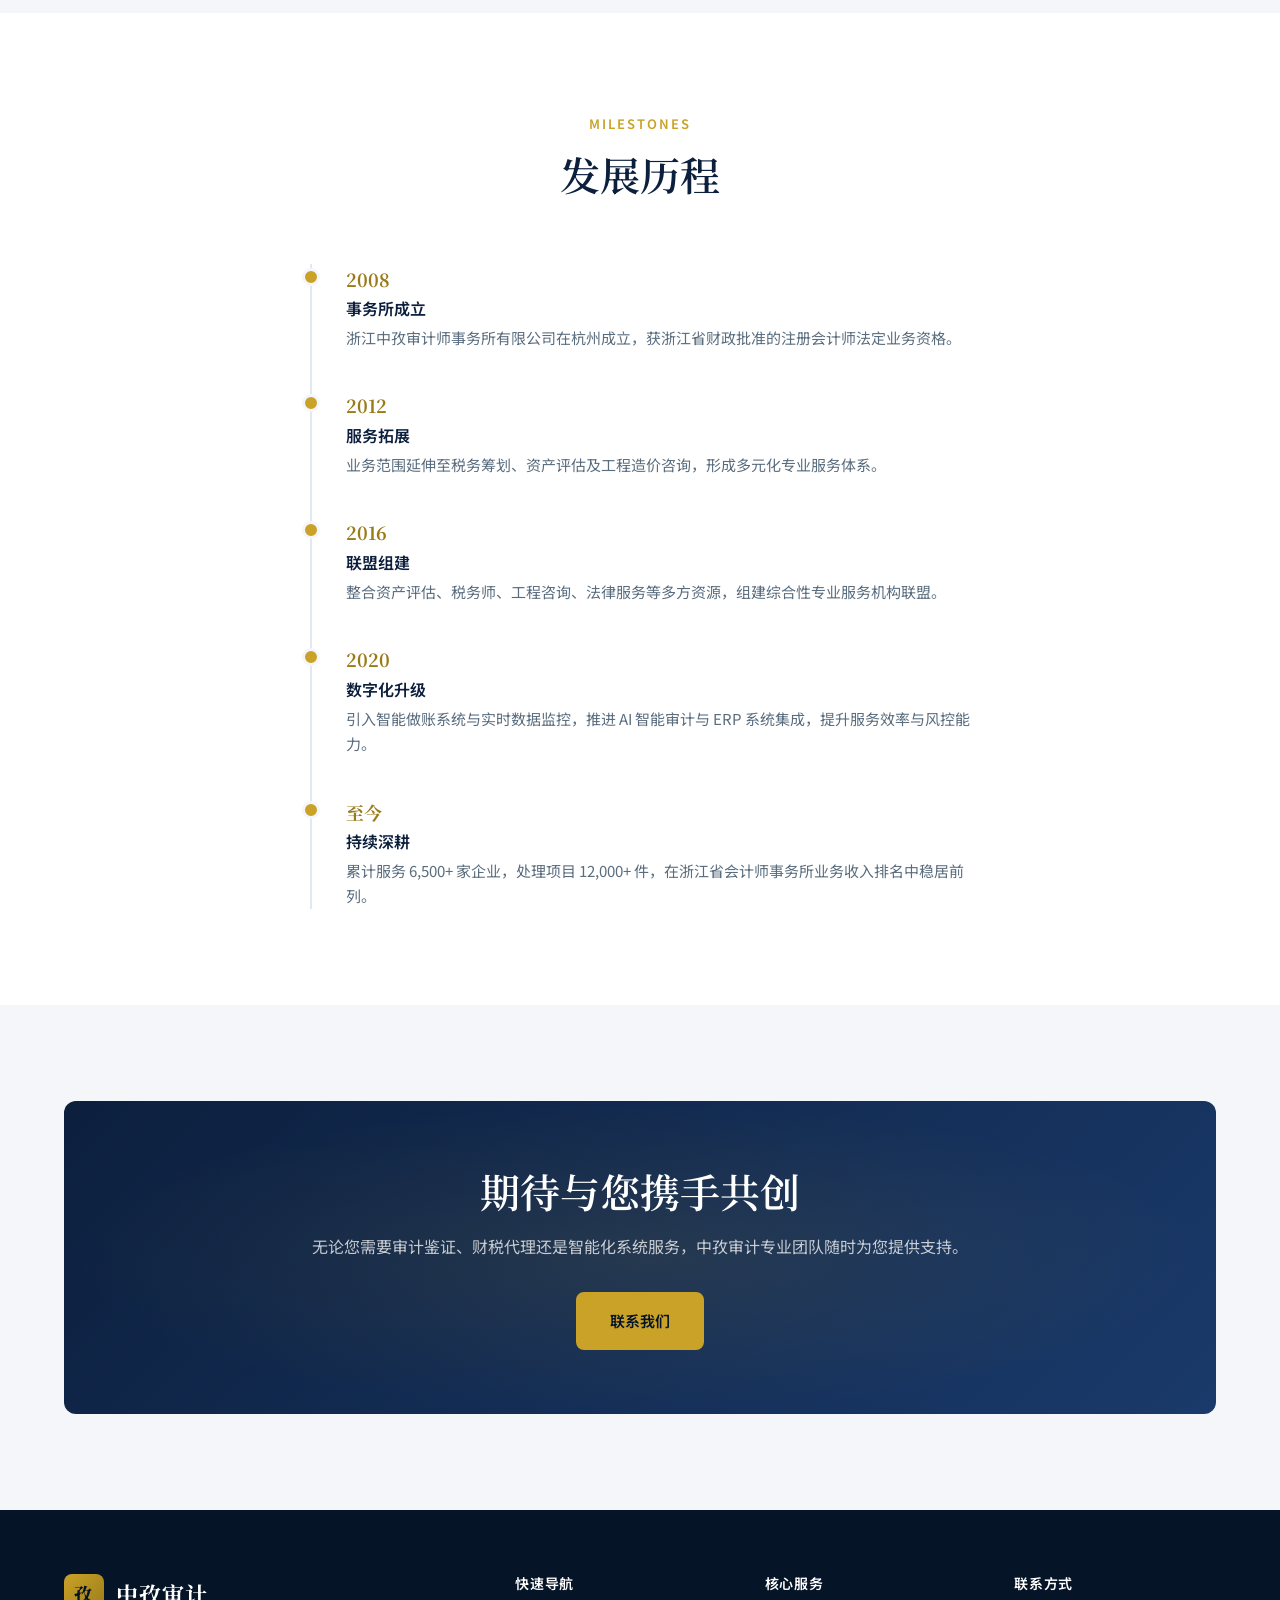
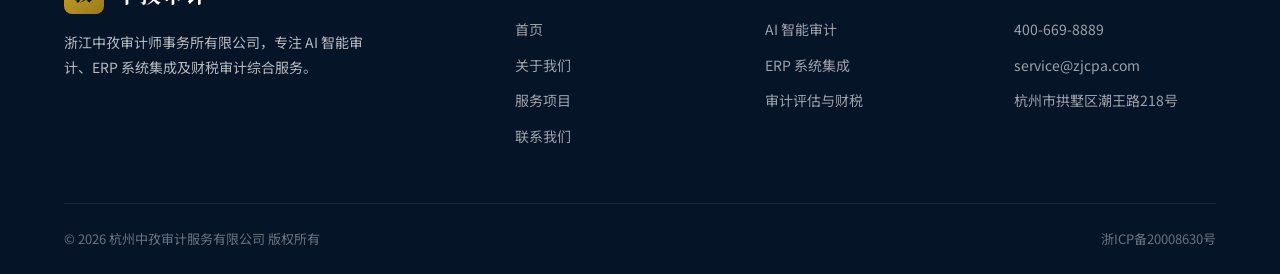
==== commit 57d18817: "v1" ====
--- a/about.html
+++ b/about.html
@@ -3,8 +3,8 @@
 <head>
   <meta charset="UTF-8">
   <meta name="viewport" content="width=device-width, initial-scale=1.0">
-  <meta name="description" content="了解浙江中孜会计师事务所有限公司的发展历程、专业资质与服务优势，专注会计、审计、税务及咨询综合服务。">
-  <title>关于我们 — 中孜会计</title>
+  <meta name="description" content="了解浙江中孜审计师事务所有限公司的发展历程、专业资质与服务优势，专注会计、审计、税务及咨询综合服务。">
+  <title>关于我们 — 中孜审计</title>
   <link rel="preconnect" href="https://fonts.googleapis.com">
   <link rel="preconnect" href="https://fonts.gstatic.com" crossorigin>
   <link href="https://fonts.googleapis.com/css2?family=Noto+Sans+SC:wght@400;500;600;700&family=Noto+Serif+SC:wght@600;700&display=swap" rel="stylesheet">
@@ -16,7 +16,7 @@
     <div class="container header-inner">
       <a href="index.html" class="logo">
         <span class="logo-icon">孜</span>
-        中孜会计
+        中孜审计
       </a>
       <button class="menu-toggle" aria-label="打开菜单">
         <span></span><span></span><span></span>
@@ -40,8 +40,8 @@
         <span class="sep">/</span>
         <span>关于我们</span>
       </div>
-      <h1>关于中孜会计</h1>
-      <p>浙江中孜会计师事务所有限公司 — 专注解决企业发展难题，提供会计、审计、税务与咨询一站式专业服务。</p>
+      <h1>关于中孜审计</h1>
+      <p>浙江中孜审计师事务所有限公司 — 专注解决企业发展难题，提供会计、审计、税务与咨询一站式专业服务。</p>
     </div>
   </section>
 
@@ -51,7 +51,7 @@
         <div class="about-image">
           <div class="about-image-inner">
             <div class="logo-icon">孜</div>
-            <h3>中孜会计</h3>
+            <h3>中孜审计</h3>
             <p>Zhejiang Zhongzi CPA Co., Ltd.</p>
           </div>
         </div>
@@ -59,16 +59,16 @@
           <span class="section-label">Company Profile</span>
           <h2 class="section-title">企业简介</h2>
           <p style="color: var(--color-text-light); margin-bottom: 16px;">
-            <strong>浙江中孜会计师事务所有限公司</strong>成立于 2008 年 11 月，总部位于杭州市拱墅区，
+            <strong>浙江中孜审计师事务所有限公司</strong>成立于 2008 年 11 月，总部位于杭州市拱墅区，
             具有浙江省财政批准的注册会计师法定业务资格，是一家专业提供会计、审计、税务和咨询等综合性服务的会计师事务所。
           </p>
           <p style="color: var(--color-text-light); margin-bottom: 16px;">
-            自成立以来，中孜会计始终致力于为客户提供最优质的会计、审计、评估、税务、造价审计和咨询等服务。
+            自成立以来，中孜审计始终致力于为客户提供最优质的会计、审计、评估、税务、造价审计和咨询等服务。
             凭借多年的丰富经验和专业知识，在业界树立了良好的口碑，通过优秀的团队和专业的服务与客户建立了长期合作关系，
             赢得了广大客户的信赖与好评。
           </p>
           <p style="color: var(--color-text-light);">
-            经过多年的探索与积累，中孜会计已迅速壮大为由多家关联专业机构组成的综合性专业服务机构联盟，
+            经过多年的探索与积累，中孜审计已迅速壮大为由多家关联专业机构组成的综合性专业服务机构联盟，
             能够为客户提供财务审计、税务审计、司法评估、资产评估、工程造价管理咨询等全方位服务，
             业务覆盖 10 余个城市，近百名专业顾问累计服务 6,500+ 家企业。
           </p>
@@ -187,7 +187,7 @@
           <div class="timeline-dot"></div>
           <div class="timeline-year">2008</div>
           <h4>事务所成立</h4>
-          <p>浙江中孜会计师事务所有限公司在杭州成立，获浙江省财政批准的注册会计师法定业务资格。</p>
+          <p>浙江中孜审计师事务所有限公司在杭州成立，获浙江省财政批准的注册会计师法定业务资格。</p>
         </div>
         <div class="timeline-item">
           <div class="timeline-dot"></div>
@@ -221,7 +221,7 @@
     <div class="container">
       <div class="cta-banner fade-in">
         <h2>期待与您携手共创</h2>
-        <p>无论您需要审计鉴证、财税代理还是智能化系统服务，中孜会计专业团队随时为您提供支持。</p>
+        <p>无论您需要审计鉴证、财税代理还是智能化系统服务，中孜审计专业团队随时为您提供支持。</p>
         <a href="contact.html" class="btn btn-primary">联系我们</a>
       </div>
     </div>
@@ -233,9 +233,9 @@
         <div class="footer-brand">
           <a href="index.html" class="logo">
             <span class="logo-icon">孜</span>
-            中孜会计
+            中孜审计
           </a>
-          <p>浙江中孜会计师事务所有限公司，专注 AI 智能审计、ERP 系统集成及财税审计综合服务。</p>
+          <p>浙江中孜审计师事务所有限公司，专注 AI 智能审计、ERP 系统集成及财税审计综合服务。</p>
         </div>
         <div class="footer-col">
           <h4>快速导航</h4>
@@ -258,7 +258,7 @@
         </div>
       </div>
       <div class="footer-bottom">
-        <span>&copy; 2026 杭州中孜会计服务有限公司 版权所有</span>
+        <span>&copy; 2026 杭州中孜审计服务有限公司 版权所有</span>
         <span>浙ICP备20008630号</span>
       </div>
     </div>
--- a/css/style.css
+++ b/css/style.css
@@ -1,5 +1,5 @@
 /* ============================================
-   中孜会计 — 企业官网样式
+   中孜审计 — 企业官网样式
    专业 · 稳重 · 大气
    ============================================ */
 
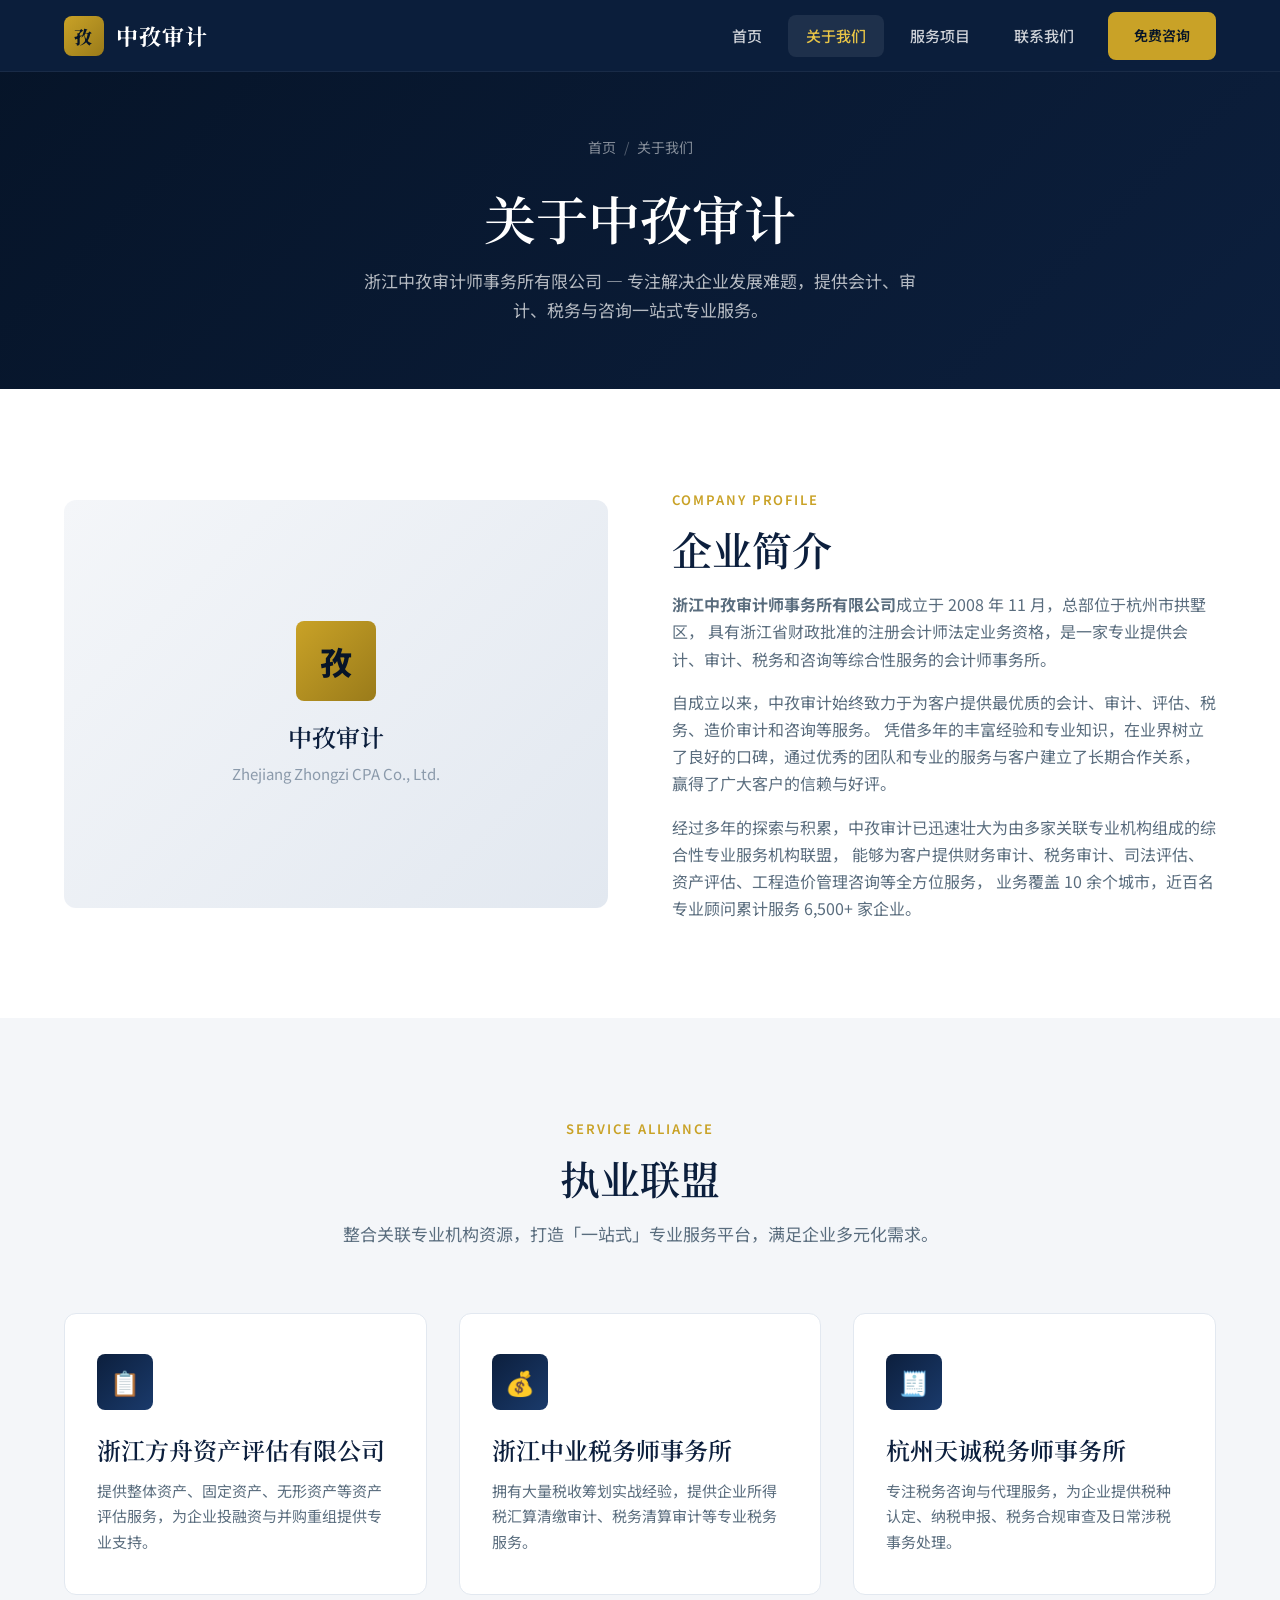
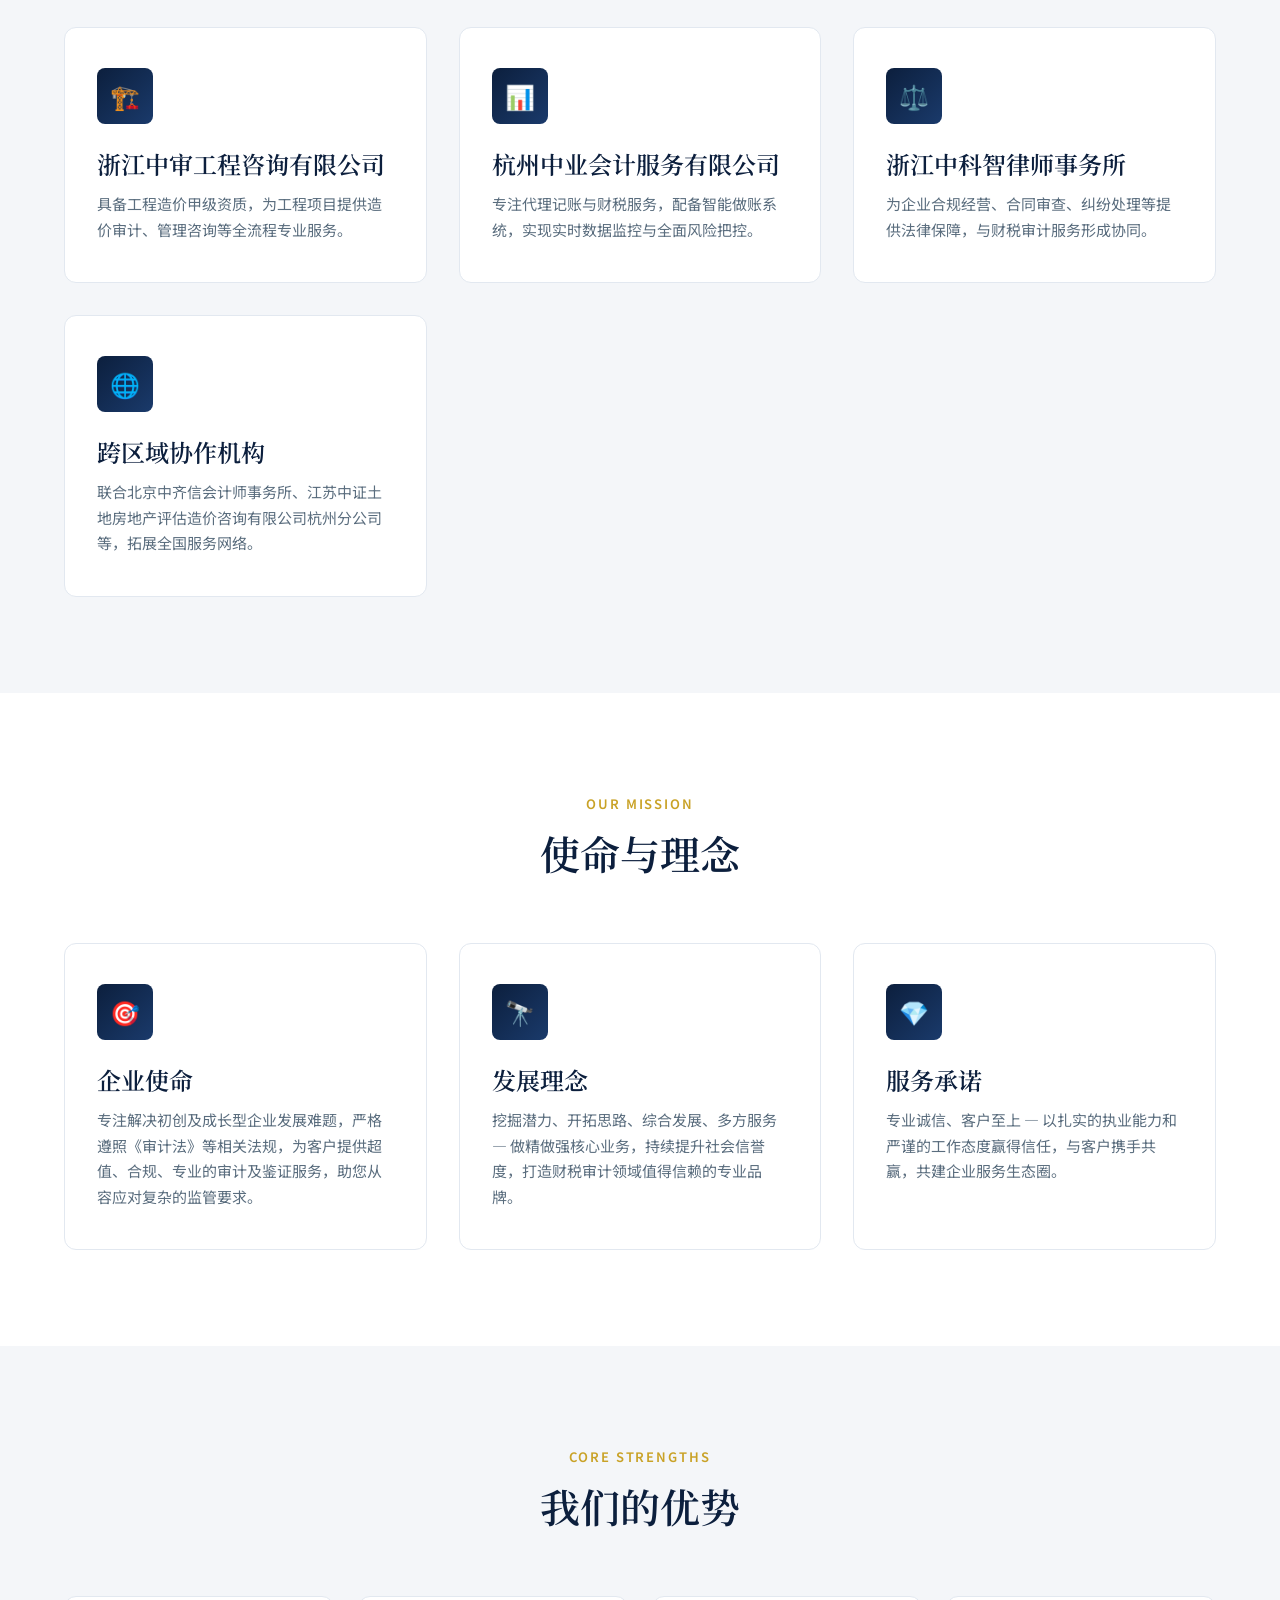
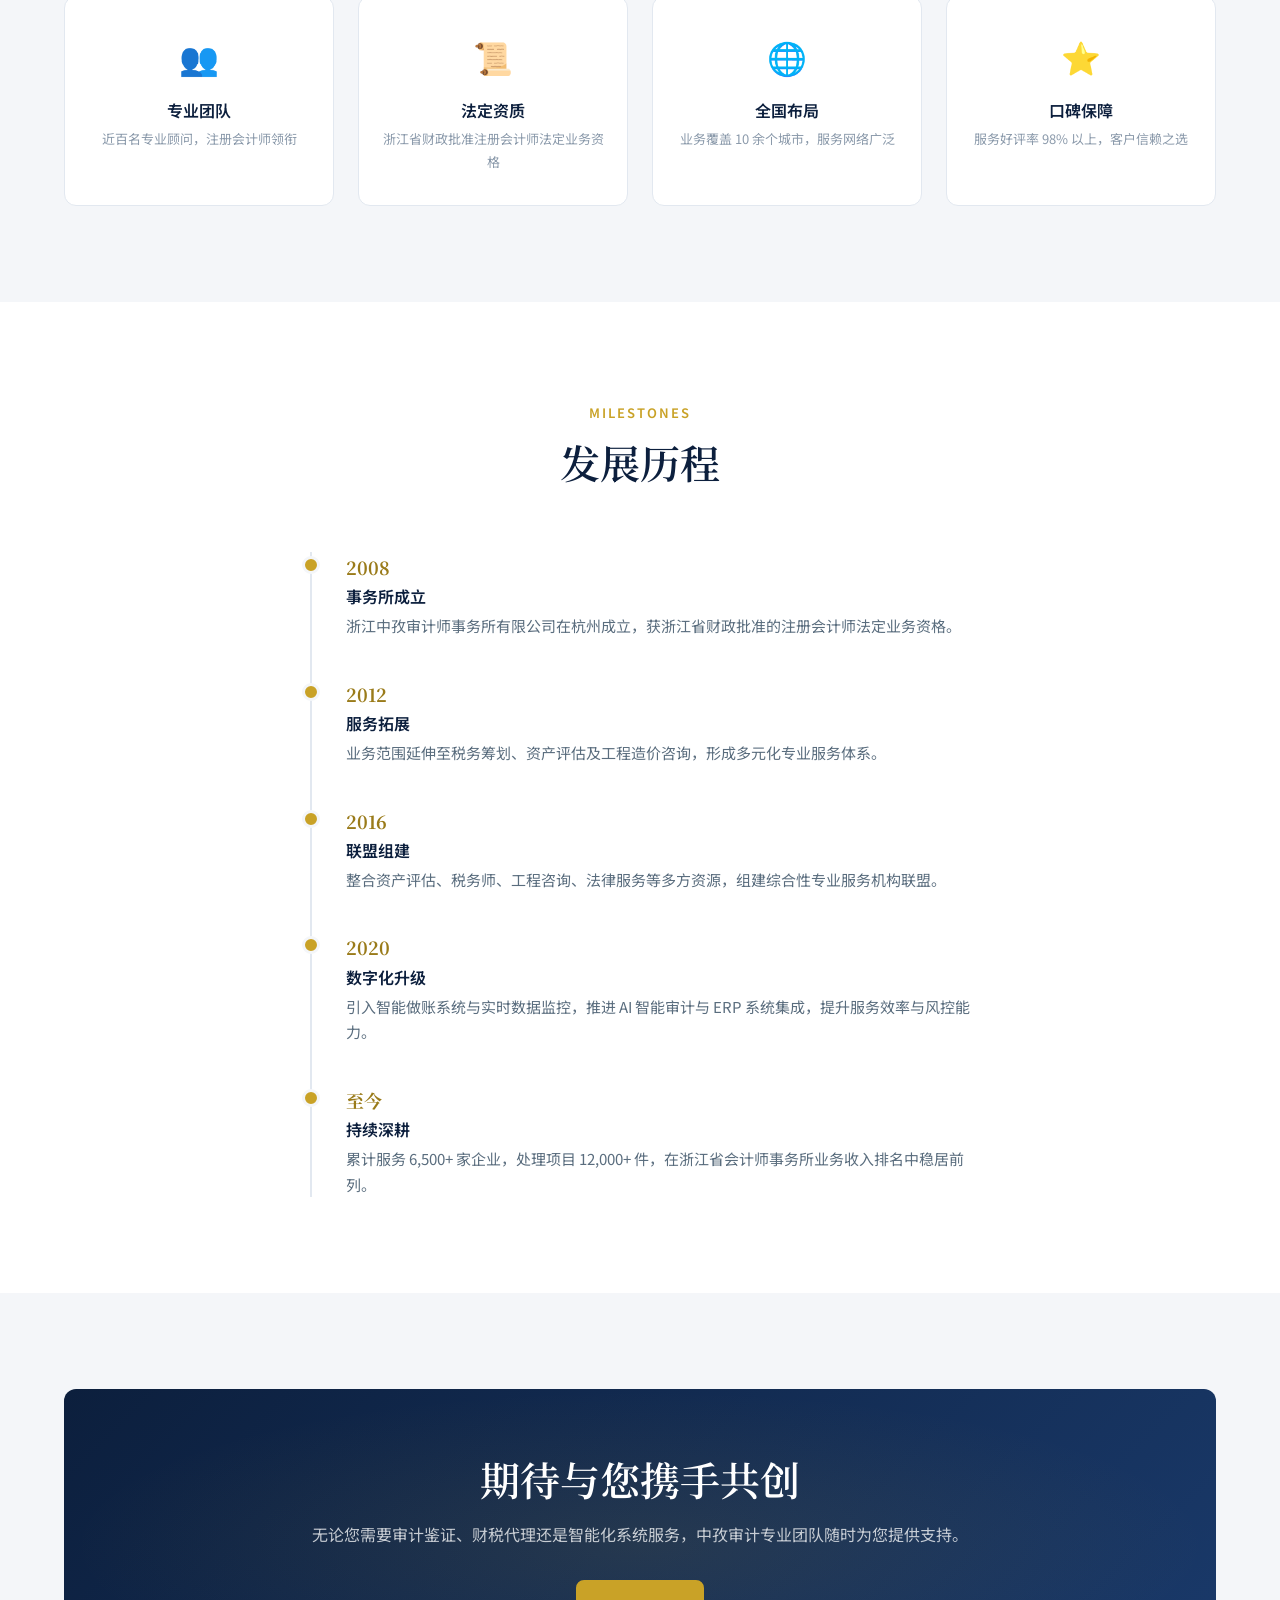
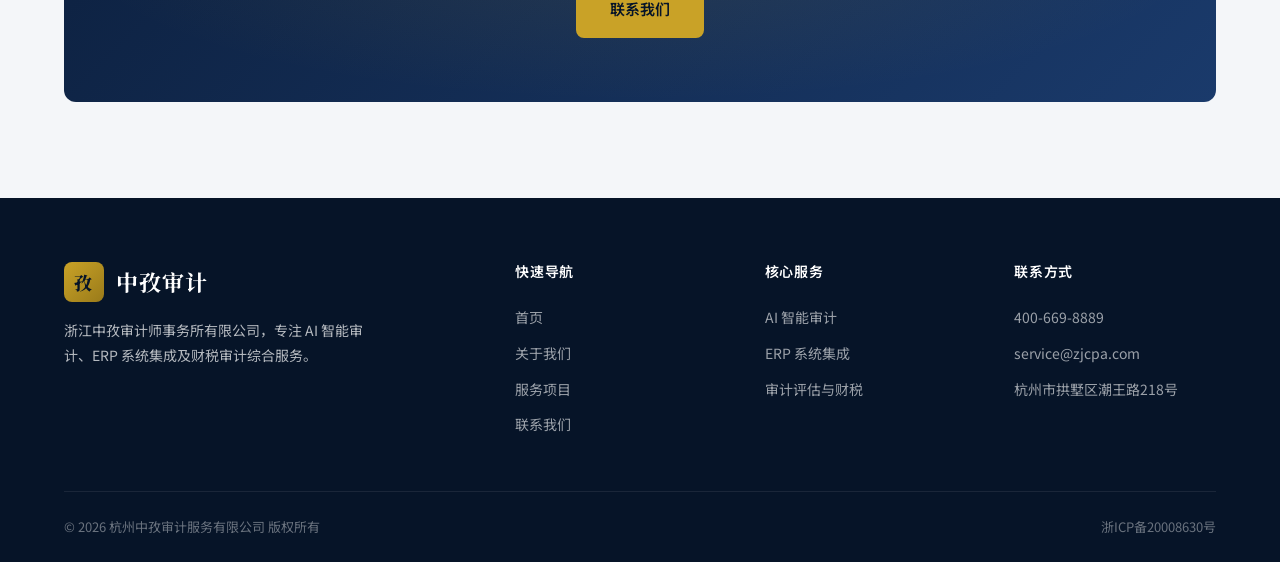
==== commit 18489417: "update about page" ====
--- a/about.html
+++ b/about.html
@@ -96,6 +96,11 @@
           <p>拥有大量税收筹划实战经验，提供企业所得税汇算清缴审计、税务清算审计等专业税务服务。</p>
         </div>
         <div class="card">
+          <div class="card-icon">🧾</div>
+          <h3>杭州天诚税务师事务所</h3>
+          <p>专注税务咨询与代理服务，为企业提供税种认定、纳税申报、税务合规审查及日常涉税事务处理。</p>
+        </div>
+        <div class="card">
           <div class="card-icon">🏗️</div>
           <h3>浙江中审工程咨询有限公司</h3>
           <p>具备工程造价甲级资质，为工程项目提供造价审计、管理咨询等全流程专业服务。</p>
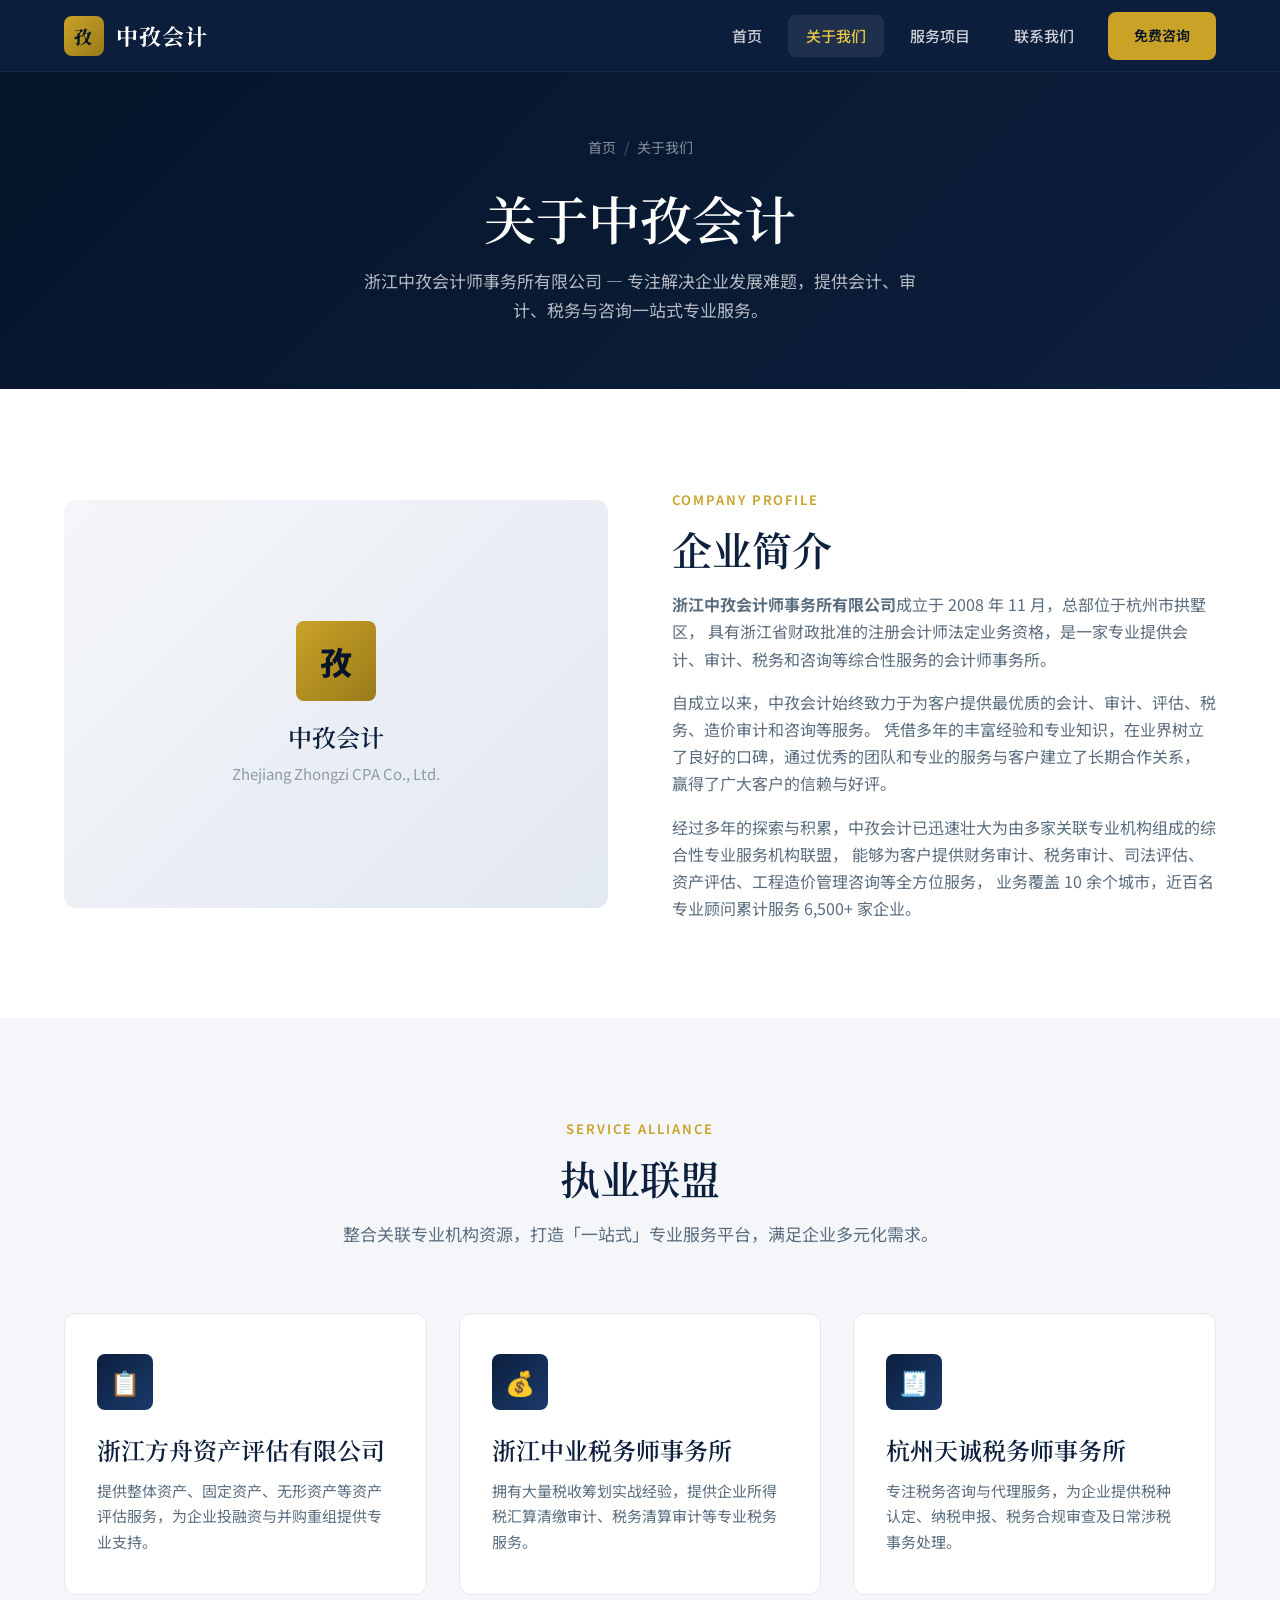
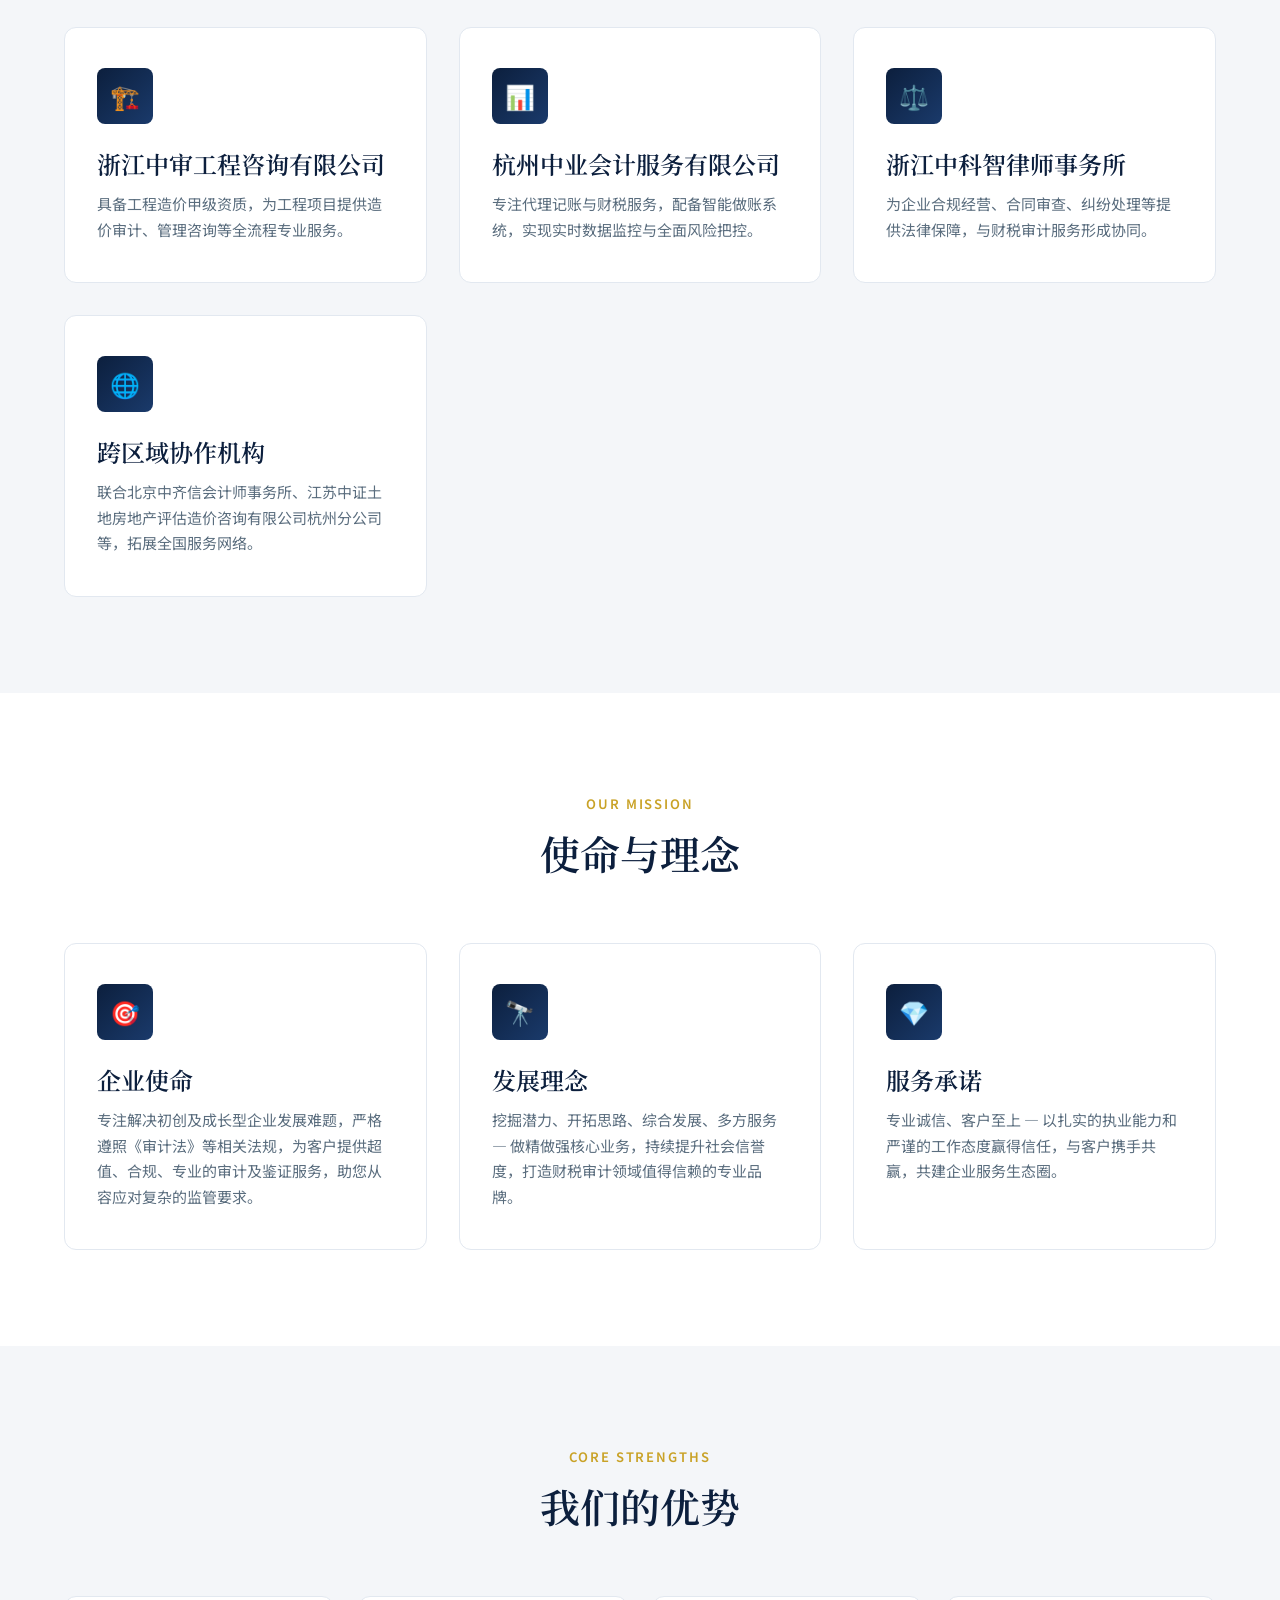
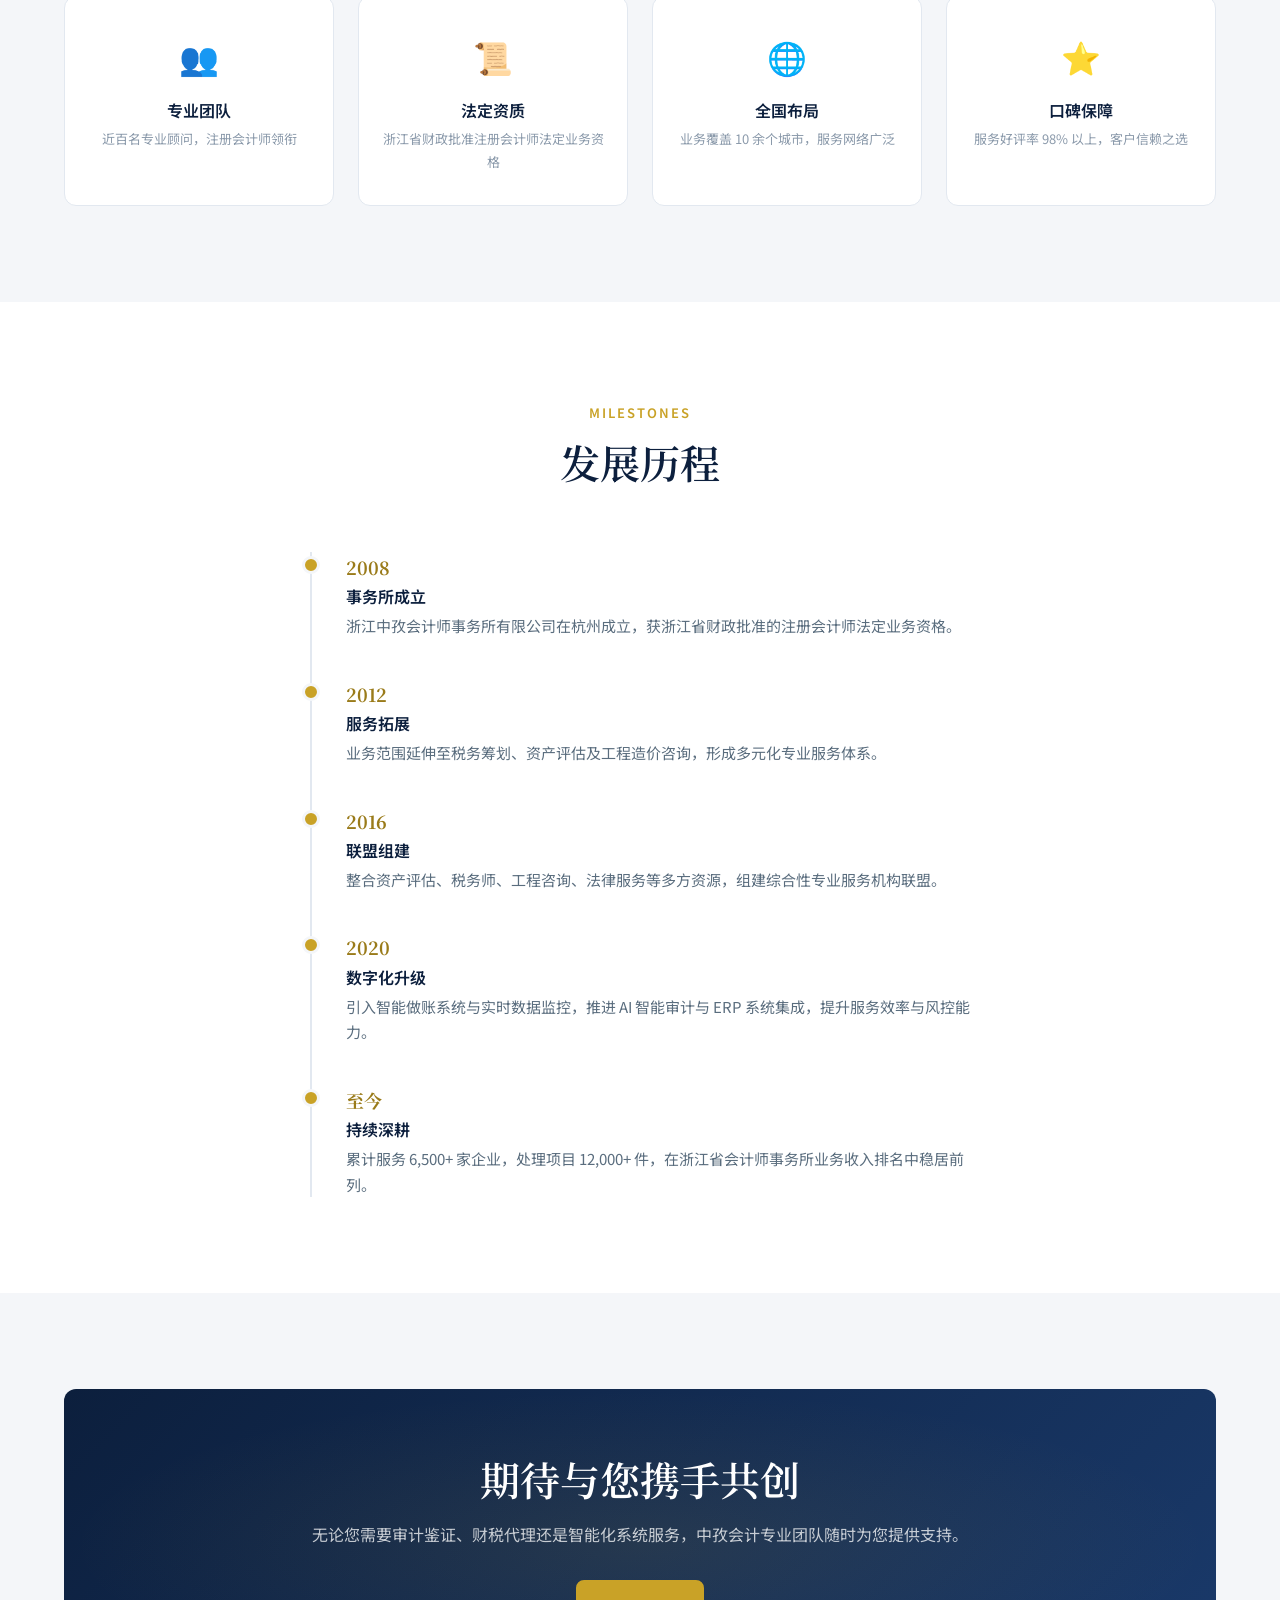
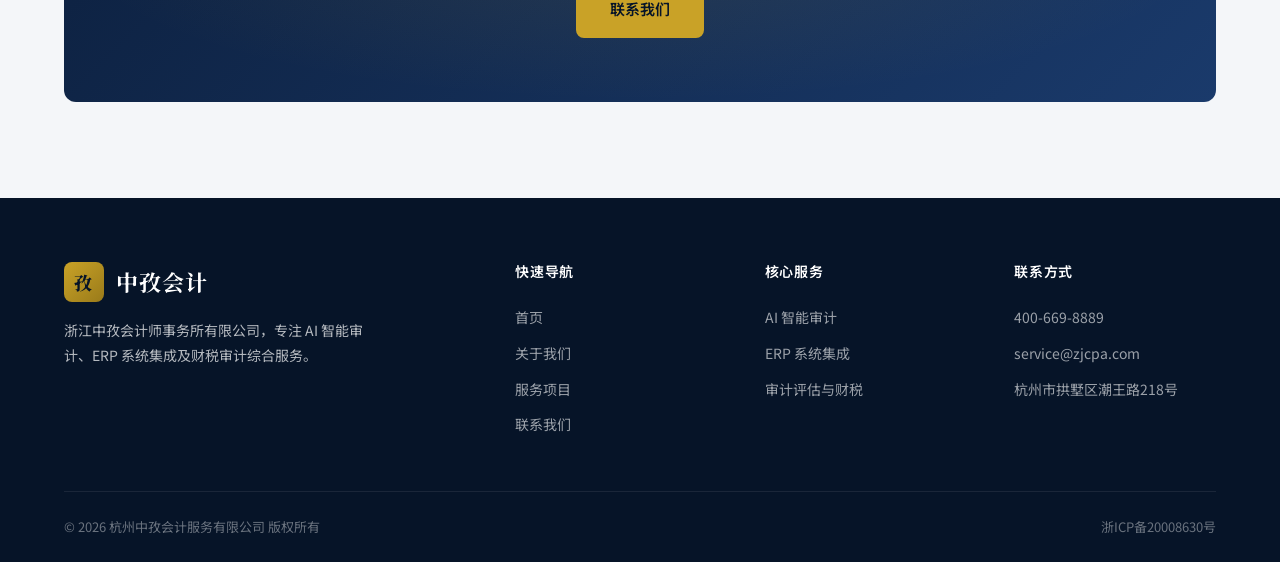
==== commit 377a59c4: "update website content" ====
--- a/about.html
+++ b/about.html
@@ -3,8 +3,8 @@
 <head>
   <meta charset="UTF-8">
   <meta name="viewport" content="width=device-width, initial-scale=1.0">
-  <meta name="description" content="了解浙江中孜审计师事务所有限公司的发展历程、专业资质与服务优势，专注会计、审计、税务及咨询综合服务。">
-  <title>关于我们 — 中孜审计</title>
+  <meta name="description" content="了解浙江中孜会计师事务所有限公司的发展历程、专业资质与服务优势，专注会计、审计、税务及咨询综合服务。">
+  <title>关于我们 — 中孜会计</title>
   <link rel="preconnect" href="https://fonts.googleapis.com">
   <link rel="preconnect" href="https://fonts.gstatic.com" crossorigin>
   <link href="https://fonts.googleapis.com/css2?family=Noto+Sans+SC:wght@400;500;600;700&family=Noto+Serif+SC:wght@600;700&display=swap" rel="stylesheet">
@@ -16,7 +16,7 @@
     <div class="container header-inner">
       <a href="index.html" class="logo">
         <span class="logo-icon">孜</span>
-        中孜审计
+        中孜会计
       </a>
       <button class="menu-toggle" aria-label="打开菜单">
         <span></span><span></span><span></span>
@@ -40,8 +40,8 @@
         <span class="sep">/</span>
         <span>关于我们</span>
       </div>
-      <h1>关于中孜审计</h1>
-      <p>浙江中孜审计师事务所有限公司 — 专注解决企业发展难题，提供会计、审计、税务与咨询一站式专业服务。</p>
+      <h1>关于中孜会计</h1>
+      <p>浙江中孜会计师事务所有限公司 — 专注解决企业发展难题，提供会计、审计、税务与咨询一站式专业服务。</p>
     </div>
   </section>
 
@@ -51,7 +51,7 @@
         <div class="about-image">
           <div class="about-image-inner">
             <div class="logo-icon">孜</div>
-            <h3>中孜审计</h3>
+            <h3>中孜会计</h3>
             <p>Zhejiang Zhongzi CPA Co., Ltd.</p>
           </div>
         </div>
@@ -59,16 +59,16 @@
           <span class="section-label">Company Profile</span>
           <h2 class="section-title">企业简介</h2>
           <p style="color: var(--color-text-light); margin-bottom: 16px;">
-            <strong>浙江中孜审计师事务所有限公司</strong>成立于 2008 年 11 月，总部位于杭州市拱墅区，
+            <strong>浙江中孜会计师事务所有限公司</strong>成立于 2008 年 11 月，总部位于杭州市拱墅区，
             具有浙江省财政批准的注册会计师法定业务资格，是一家专业提供会计、审计、税务和咨询等综合性服务的会计师事务所。
           </p>
           <p style="color: var(--color-text-light); margin-bottom: 16px;">
-            自成立以来，中孜审计始终致力于为客户提供最优质的会计、审计、评估、税务、造价审计和咨询等服务。
+            自成立以来，中孜会计始终致力于为客户提供最优质的会计、审计、评估、税务、造价审计和咨询等服务。
             凭借多年的丰富经验和专业知识，在业界树立了良好的口碑，通过优秀的团队和专业的服务与客户建立了长期合作关系，
             赢得了广大客户的信赖与好评。
           </p>
           <p style="color: var(--color-text-light);">
-            经过多年的探索与积累，中孜审计已迅速壮大为由多家关联专业机构组成的综合性专业服务机构联盟，
+            经过多年的探索与积累，中孜会计已迅速壮大为由多家关联专业机构组成的综合性专业服务机构联盟，
             能够为客户提供财务审计、税务审计、司法评估、资产评估、工程造价管理咨询等全方位服务，
             业务覆盖 10 余个城市，近百名专业顾问累计服务 6,500+ 家企业。
           </p>
@@ -192,7 +192,7 @@
           <div class="timeline-dot"></div>
           <div class="timeline-year">2008</div>
           <h4>事务所成立</h4>
-          <p>浙江中孜审计师事务所有限公司在杭州成立，获浙江省财政批准的注册会计师法定业务资格。</p>
+          <p>浙江中孜会计师事务所有限公司在杭州成立，获浙江省财政批准的注册会计师法定业务资格。</p>
         </div>
         <div class="timeline-item">
           <div class="timeline-dot"></div>
@@ -226,7 +226,7 @@
     <div class="container">
       <div class="cta-banner fade-in">
         <h2>期待与您携手共创</h2>
-        <p>无论您需要审计鉴证、财税代理还是智能化系统服务，中孜审计专业团队随时为您提供支持。</p>
+        <p>无论您需要审计鉴证、财税代理还是智能化系统服务，中孜会计专业团队随时为您提供支持。</p>
         <a href="contact.html" class="btn btn-primary">联系我们</a>
       </div>
     </div>
@@ -238,9 +238,9 @@
         <div class="footer-brand">
           <a href="index.html" class="logo">
             <span class="logo-icon">孜</span>
-            中孜审计
+            中孜会计
           </a>
-          <p>浙江中孜审计师事务所有限公司，专注 AI 智能审计、ERP 系统集成及财税审计综合服务。</p>
+          <p>浙江中孜会计师事务所有限公司，专注 AI 智能审计、ERP 系统集成及财税审计综合服务。</p>
         </div>
         <div class="footer-col">
           <h4>快速导航</h4>
@@ -263,7 +263,7 @@
         </div>
       </div>
       <div class="footer-bottom">
-        <span>&copy; 2026 杭州中孜审计服务有限公司 版权所有</span>
+        <span>&copy; 2026 杭州中孜会计服务有限公司 版权所有</span>
         <span>浙ICP备20008630号</span>
       </div>
     </div>
--- a/css/style.css
+++ b/css/style.css
@@ -1,5 +1,5 @@
 /* ============================================
-   中孜审计 — 企业官网样式
+   中孜会计 — 企业官网样式
    专业 · 稳重 · 大气
    ============================================ */
 
